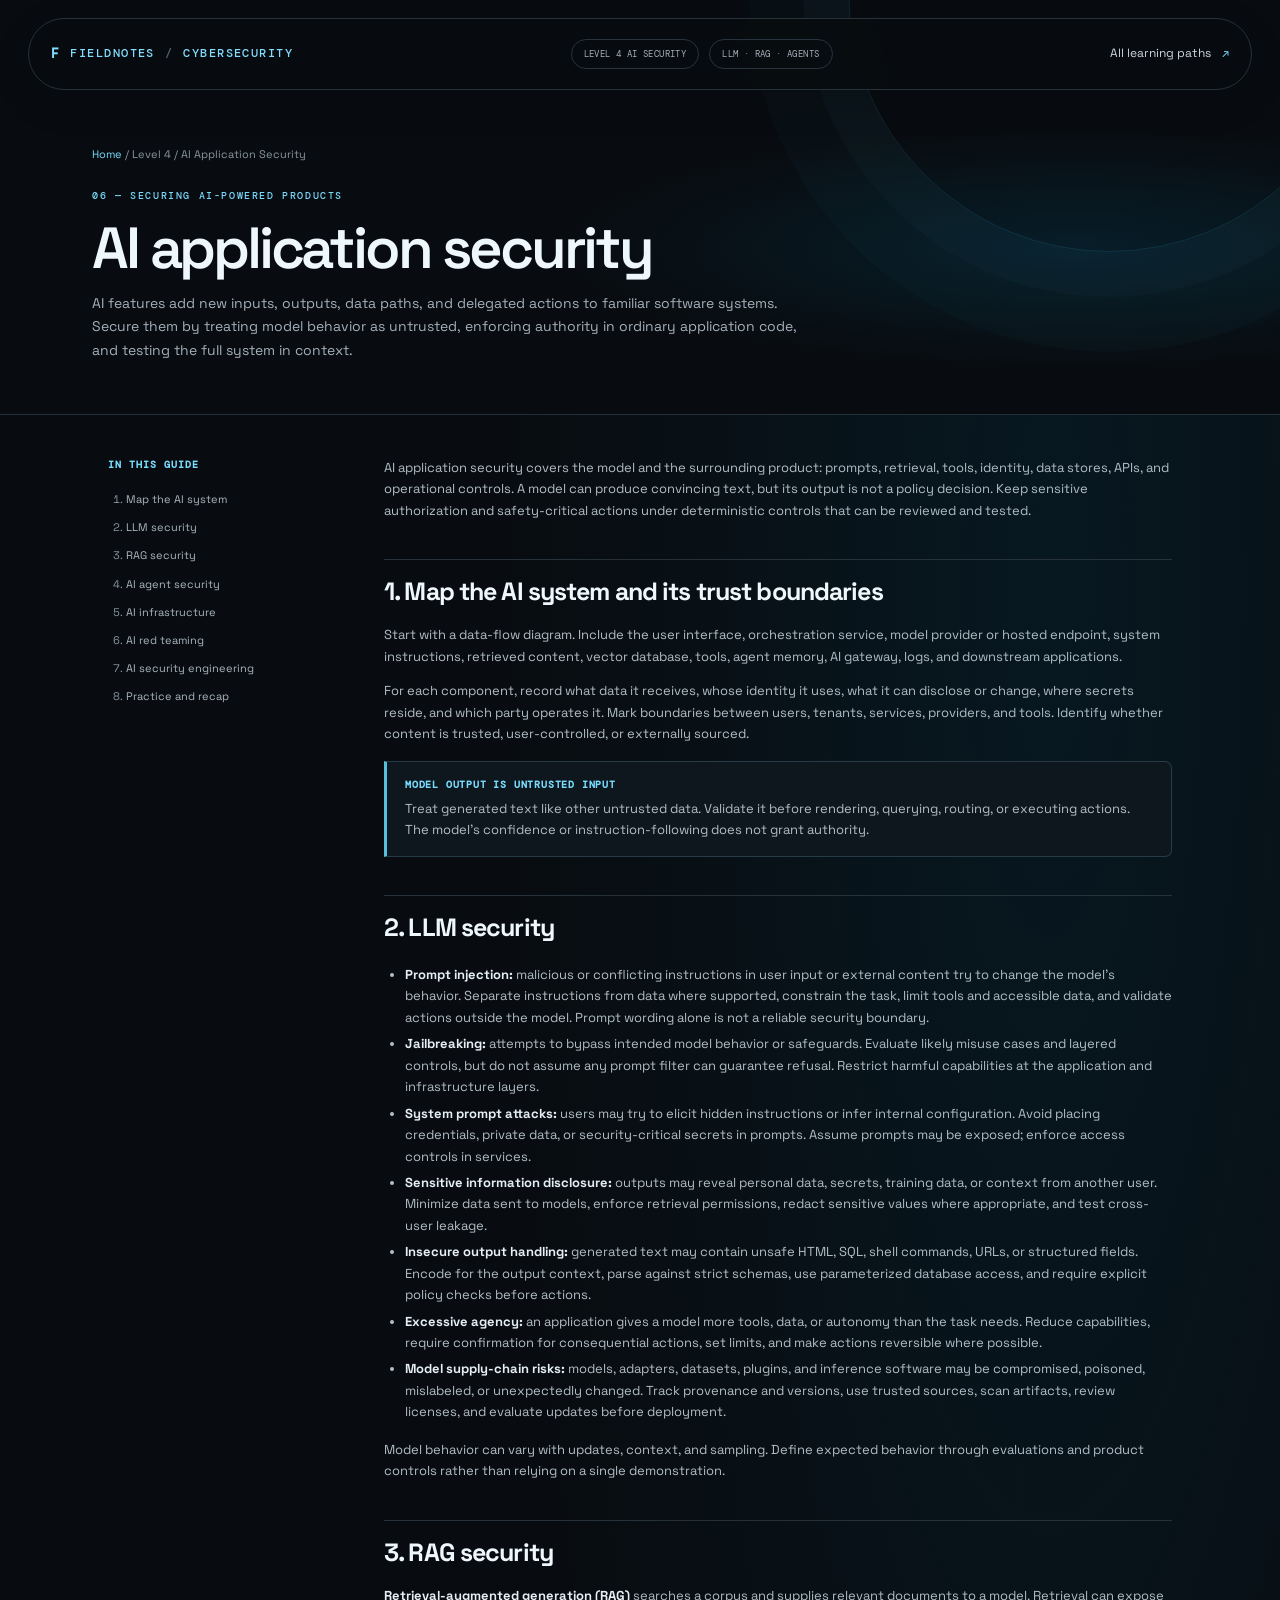
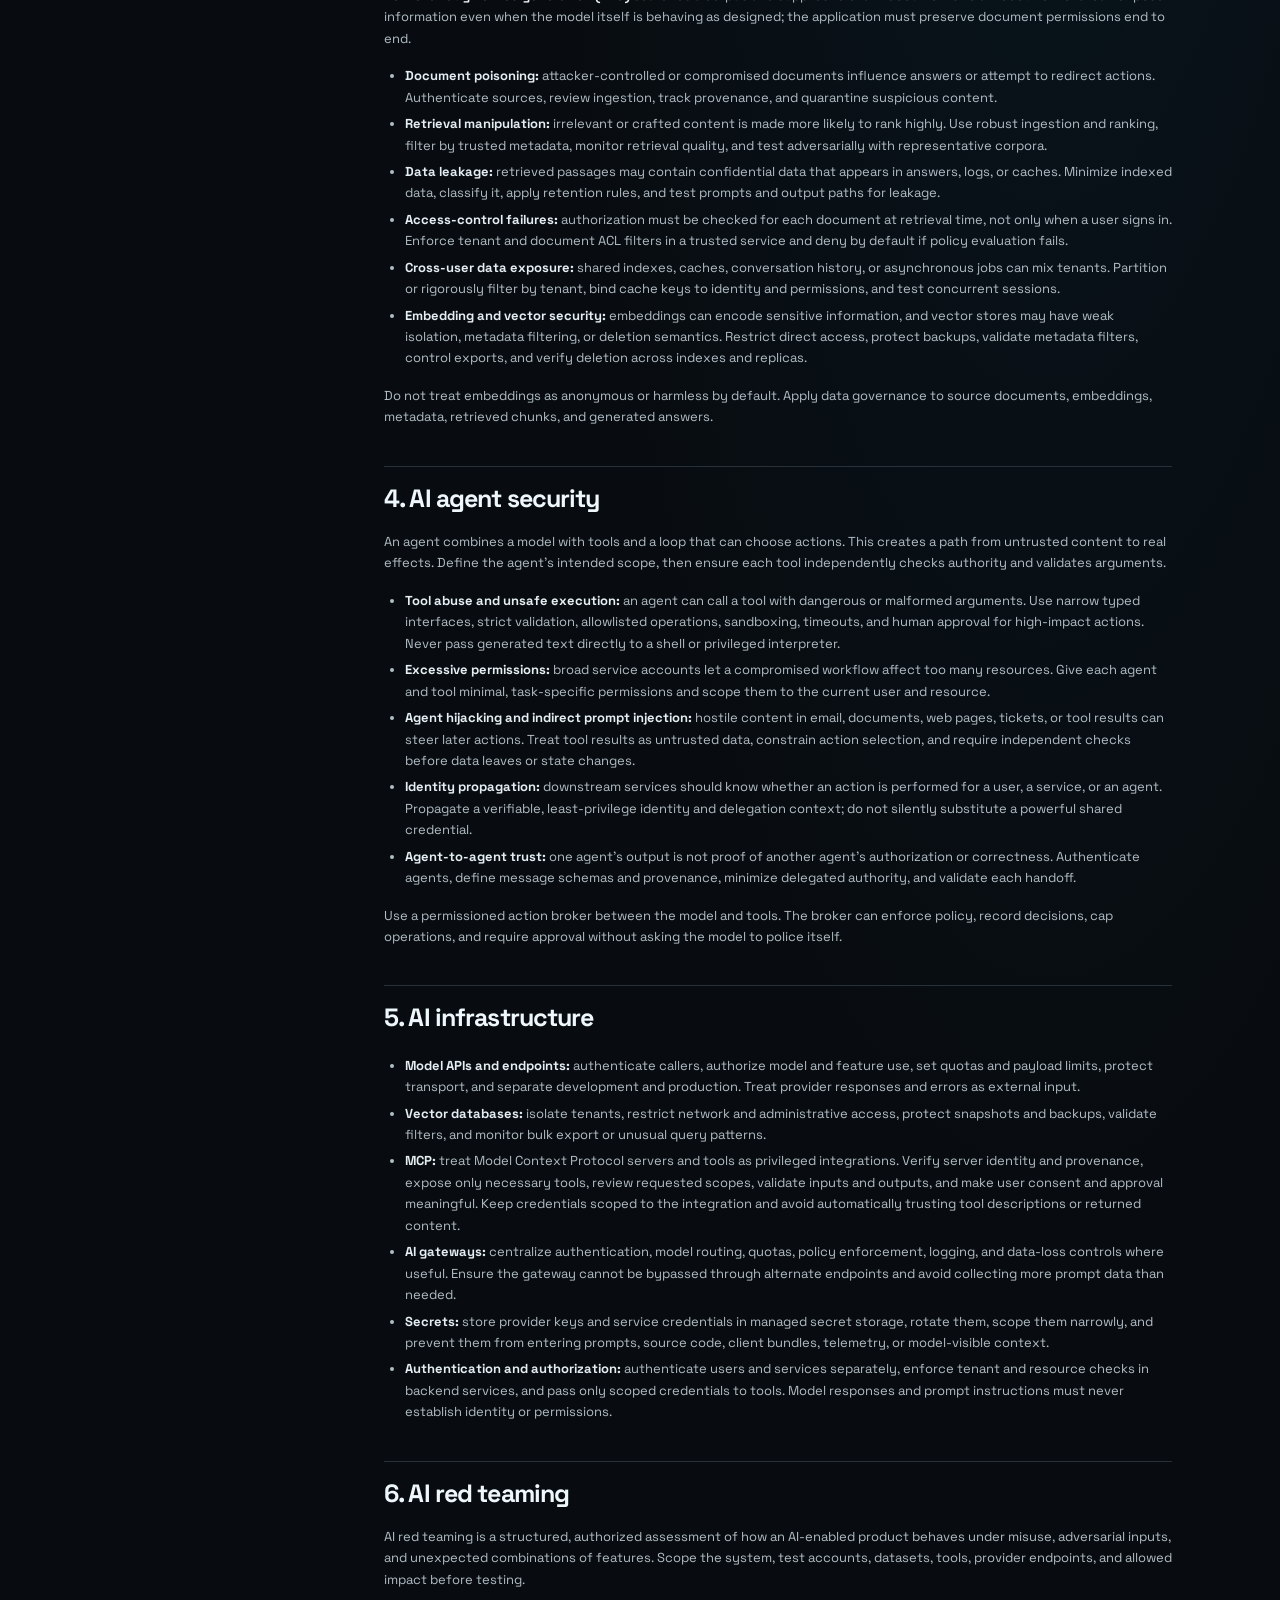
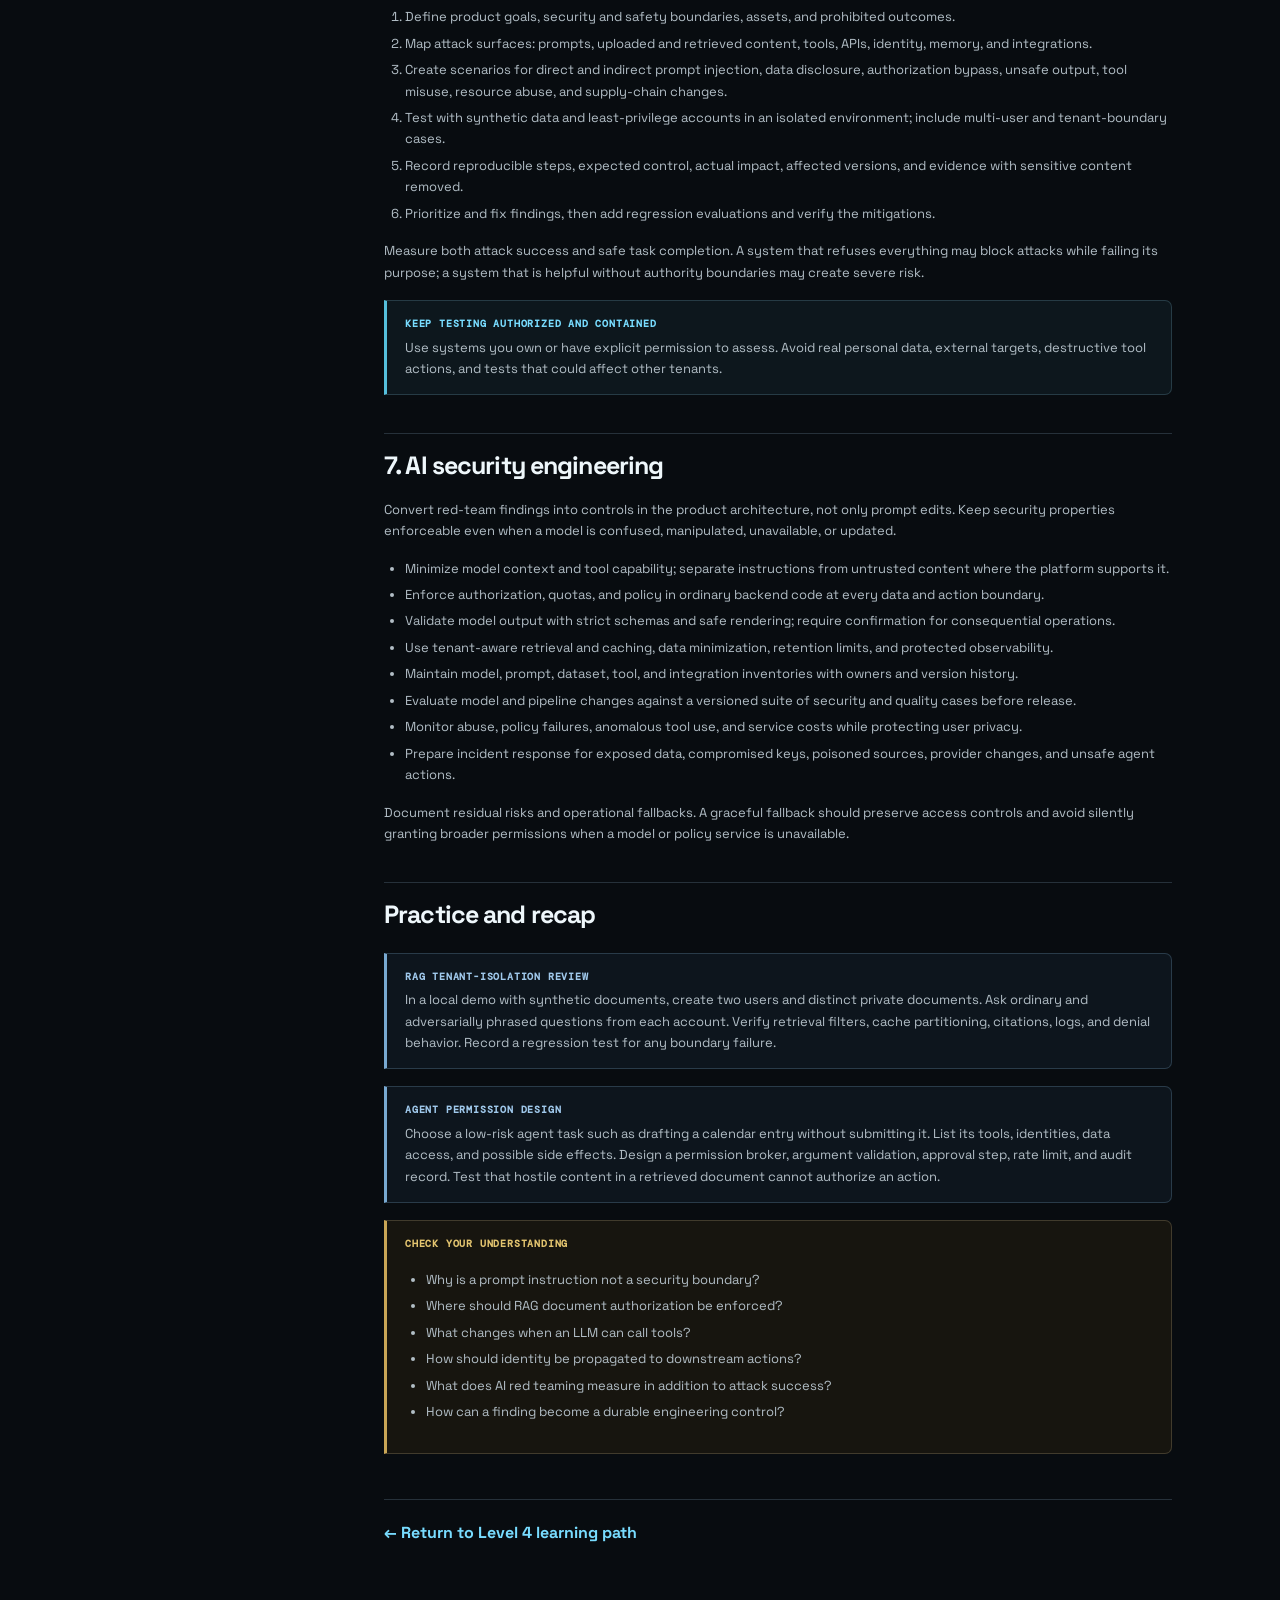
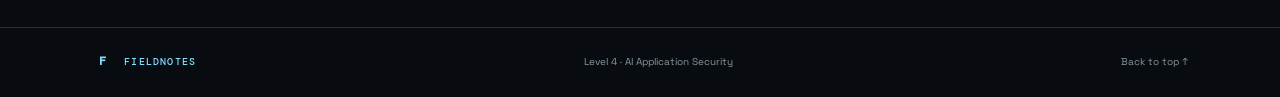
==== ai-application-security.html @ ed298655 "levels were updated" ====
<!doctype html>
<html lang="en">
<head>
  <meta charset="utf-8">
  <meta name="viewport" content="width=device-width, initial-scale=1">
  <meta name="description" content="A defensive guide to LLM, RAG, AI agent, and AI infrastructure security, including red teaming and security engineering.">
  <title>AI Application Security — Cybersecurity Foundations</title>
  <link rel="stylesheet" href="styles-v2.css">
</head>
<body id="top">
  <header class="site-header">
    <a class="brand" href="index.html"><span class="brand-mark">F</span> FIELDNOTES <span class="brand-divider">/</span> CYBERSECURITY</a>
    <div class="header-context"><span>LEVEL 4 AI SECURITY</span><span>LLM · RAG · AGENTS</span></div>
    <a class="header-link" href="index.html#curriculum">All learning paths <span aria-hidden="true">↗</span></a>
  </header>
  <main>
    <section class="guide-hero">
      <div class="breadcrumbs"><a href="index.html">Home</a> / Level 4 / AI Application Security</div>
      <p class="eyebrow">06 — SECURING AI-POWERED PRODUCTS</p>
      <h1>AI application security</h1>
      <p>AI features add new inputs, outputs, data paths, and delegated actions to familiar software systems. Secure them by treating model behavior as untrusted, enforcing authority in ordinary application code, and testing the full system in context.</p>
    </section>
    <div class="guide-layout">
      <nav class="guide-toc" aria-label="On this page">
        <h2>IN THIS GUIDE</h2>
        <ol>
          <li><a href="#system">Map the AI system</a></li><li><a href="#llm">LLM security</a></li>
          <li><a href="#rag">RAG security</a></li><li><a href="#agents">AI agent security</a></li>
          <li><a href="#infrastructure">AI infrastructure</a></li><li><a href="#redteam">AI red teaming</a></li>
          <li><a href="#engineering">AI security engineering</a></li><li><a href="#practice">Practice and recap</a></li>
        </ol>
      </nav>
      <article class="guide-content">
        <p>AI application security covers the model and the surrounding product: prompts, retrieval, tools, identity, data stores, APIs, and operational controls. A model can produce convincing text, but its output is not a policy decision. Keep sensitive authorization and safety-critical actions under deterministic controls that can be reviewed and tested.</p>

        <section id="system">
          <h2>1. Map the AI system and its trust boundaries</h2>
          <p>Start with a data-flow diagram. Include the user interface, orchestration service, model provider or hosted endpoint, system instructions, retrieved content, vector database, tools, agent memory, AI gateway, logs, and downstream applications.</p>
          <p>For each component, record what data it receives, whose identity it uses, what it can disclose or change, where secrets reside, and which party operates it. Mark boundaries between users, tenants, services, providers, and tools. Identify whether content is trusted, user-controlled, or externally sourced.</p>
          <div class="callout"><strong>MODEL OUTPUT IS UNTRUSTED INPUT</strong><p>Treat generated text like other untrusted data. Validate it before rendering, querying, routing, or executing actions. The model's confidence or instruction-following does not grant authority.</p></div>
        </section>

        <section id="llm">
          <h2>2. LLM security</h2>
          <ul>
            <li><strong>Prompt injection:</strong> malicious or conflicting instructions in user input or external content try to change the model's behavior. Separate instructions from data where supported, constrain the task, limit tools and accessible data, and validate actions outside the model. Prompt wording alone is not a reliable security boundary.</li>
            <li><strong>Jailbreaking:</strong> attempts to bypass intended model behavior or safeguards. Evaluate likely misuse cases and layered controls, but do not assume any prompt filter can guarantee refusal. Restrict harmful capabilities at the application and infrastructure layers.</li>
            <li><strong>System prompt attacks:</strong> users may try to elicit hidden instructions or infer internal configuration. Avoid placing credentials, private data, or security-critical secrets in prompts. Assume prompts may be exposed; enforce access controls in services.</li>
            <li><strong>Sensitive information disclosure:</strong> outputs may reveal personal data, secrets, training data, or context from another user. Minimize data sent to models, enforce retrieval permissions, redact sensitive values where appropriate, and test cross-user leakage.</li>
            <li><strong>Insecure output handling:</strong> generated text may contain unsafe HTML, SQL, shell commands, URLs, or structured fields. Encode for the output context, parse against strict schemas, use parameterized database access, and require explicit policy checks before actions.</li>
            <li><strong>Excessive agency:</strong> an application gives a model more tools, data, or autonomy than the task needs. Reduce capabilities, require confirmation for consequential actions, set limits, and make actions reversible where possible.</li>
            <li><strong>Model supply-chain risks:</strong> models, adapters, datasets, plugins, and inference software may be compromised, poisoned, mislabeled, or unexpectedly changed. Track provenance and versions, use trusted sources, scan artifacts, review licenses, and evaluate updates before deployment.</li>
          </ul>
          <p>Model behavior can vary with updates, context, and sampling. Define expected behavior through evaluations and product controls rather than relying on a single demonstration.</p>
        </section>

        <section id="rag">
          <h2>3. RAG security</h2>
          <p><strong>Retrieval-augmented generation (RAG)</strong> searches a corpus and supplies relevant documents to a model. Retrieval can expose information even when the model itself is behaving as designed; the application must preserve document permissions end to end.</p>
          <ul>
            <li><strong>Document poisoning:</strong> attacker-controlled or compromised documents influence answers or attempt to redirect actions. Authenticate sources, review ingestion, track provenance, and quarantine suspicious content.</li>
            <li><strong>Retrieval manipulation:</strong> irrelevant or crafted content is made more likely to rank highly. Use robust ingestion and ranking, filter by trusted metadata, monitor retrieval quality, and test adversarially with representative corpora.</li>
            <li><strong>Data leakage:</strong> retrieved passages may contain confidential data that appears in answers, logs, or caches. Minimize indexed data, classify it, apply retention rules, and test prompts and output paths for leakage.</li>
            <li><strong>Access-control failures:</strong> authorization must be checked for each document at retrieval time, not only when a user signs in. Enforce tenant and document ACL filters in a trusted service and deny by default if policy evaluation fails.</li>
            <li><strong>Cross-user data exposure:</strong> shared indexes, caches, conversation history, or asynchronous jobs can mix tenants. Partition or rigorously filter by tenant, bind cache keys to identity and permissions, and test concurrent sessions.</li>
            <li><strong>Embedding and vector security:</strong> embeddings can encode sensitive information, and vector stores may have weak isolation, metadata filtering, or deletion semantics. Restrict direct access, protect backups, validate metadata filters, control exports, and verify deletion across indexes and replicas.</li>
          </ul>
          <p>Do not treat embeddings as anonymous or harmless by default. Apply data governance to source documents, embeddings, metadata, retrieved chunks, and generated answers.</p>
        </section>

        <section id="agents">
          <h2>4. AI agent security</h2>
          <p>An agent combines a model with tools and a loop that can choose actions. This creates a path from untrusted content to real effects. Define the agent's intended scope, then ensure each tool independently checks authority and validates arguments.</p>
          <ul>
            <li><strong>Tool abuse and unsafe execution:</strong> an agent can call a tool with dangerous or malformed arguments. Use narrow typed interfaces, strict validation, allowlisted operations, sandboxing, timeouts, and human approval for high-impact actions. Never pass generated text directly to a shell or privileged interpreter.</li>
            <li><strong>Excessive permissions:</strong> broad service accounts let a compromised workflow affect too many resources. Give each agent and tool minimal, task-specific permissions and scope them to the current user and resource.</li>
            <li><strong>Agent hijacking and indirect prompt injection:</strong> hostile content in email, documents, web pages, tickets, or tool results can steer later actions. Treat tool results as untrusted data, constrain action selection, and require independent checks before data leaves or state changes.</li>
            <li><strong>Identity propagation:</strong> downstream services should know whether an action is performed for a user, a service, or an agent. Propagate a verifiable, least-privilege identity and delegation context; do not silently substitute a powerful shared credential.</li>
            <li><strong>Agent-to-agent trust:</strong> one agent's output is not proof of another agent's authorization or correctness. Authenticate agents, define message schemas and provenance, minimize delegated authority, and validate each handoff.</li>
          </ul>
          <p>Use a permissioned action broker between the model and tools. The broker can enforce policy, record decisions, cap operations, and require approval without asking the model to police itself.</p>
        </section>

        <section id="infrastructure">
          <h2>5. AI infrastructure</h2>
          <ul>
            <li><strong>Model APIs and endpoints:</strong> authenticate callers, authorize model and feature use, set quotas and payload limits, protect transport, and separate development and production. Treat provider responses and errors as external input.</li>
            <li><strong>Vector databases:</strong> isolate tenants, restrict network and administrative access, protect snapshots and backups, validate filters, and monitor bulk export or unusual query patterns.</li>
            <li><strong>MCP:</strong> treat Model Context Protocol servers and tools as privileged integrations. Verify server identity and provenance, expose only necessary tools, review requested scopes, validate inputs and outputs, and make user consent and approval meaningful. Keep credentials scoped to the integration and avoid automatically trusting tool descriptions or returned content.</li>
            <li><strong>AI gateways:</strong> centralize authentication, model routing, quotas, policy enforcement, logging, and data-loss controls where useful. Ensure the gateway cannot be bypassed through alternate endpoints and avoid collecting more prompt data than needed.</li>
            <li><strong>Secrets:</strong> store provider keys and service credentials in managed secret storage, rotate them, scope them narrowly, and prevent them from entering prompts, source code, client bundles, telemetry, or model-visible context.</li>
            <li><strong>Authentication and authorization:</strong> authenticate users and services separately, enforce tenant and resource checks in backend services, and pass only scoped credentials to tools. Model responses and prompt instructions must never establish identity or permissions.</li>
          </ul>
        </section>

        <section id="redteam">
          <h2>6. AI red teaming</h2>
          <p>AI red teaming is a structured, authorized assessment of how an AI-enabled product behaves under misuse, adversarial inputs, and unexpected combinations of features. Scope the system, test accounts, datasets, tools, provider endpoints, and allowed impact before testing.</p>
          <ol><li>Define product goals, security and safety boundaries, assets, and prohibited outcomes.</li><li>Map attack surfaces: prompts, uploaded and retrieved content, tools, APIs, identity, memory, and integrations.</li><li>Create scenarios for direct and indirect prompt injection, data disclosure, authorization bypass, unsafe output, tool misuse, resource abuse, and supply-chain changes.</li><li>Test with synthetic data and least-privilege accounts in an isolated environment; include multi-user and tenant-boundary cases.</li><li>Record reproducible steps, expected control, actual impact, affected versions, and evidence with sensitive content removed.</li><li>Prioritize and fix findings, then add regression evaluations and verify the mitigations.</li></ol>
          <p>Measure both attack success and safe task completion. A system that refuses everything may block attacks while failing its purpose; a system that is helpful without authority boundaries may create severe risk.</p>
          <div class="callout"><strong>KEEP TESTING AUTHORIZED AND CONTAINED</strong><p>Use systems you own or have explicit permission to assess. Avoid real personal data, external targets, destructive tool actions, and tests that could affect other tenants.</p></div>
        </section>

        <section id="engineering">
          <h2>7. AI security engineering</h2>
          <p>Convert red-team findings into controls in the product architecture, not only prompt edits. Keep security properties enforceable even when a model is confused, manipulated, unavailable, or updated.</p>
          <ul><li>Minimize model context and tool capability; separate instructions from untrusted content where the platform supports it.</li><li>Enforce authorization, quotas, and policy in ordinary backend code at every data and action boundary.</li><li>Validate model output with strict schemas and safe rendering; require confirmation for consequential operations.</li><li>Use tenant-aware retrieval and caching, data minimization, retention limits, and protected observability.</li><li>Maintain model, prompt, dataset, tool, and integration inventories with owners and version history.</li><li>Evaluate model and pipeline changes against a versioned suite of security and quality cases before release.</li><li>Monitor abuse, policy failures, anomalous tool use, and service costs while protecting user privacy.</li><li>Prepare incident response for exposed data, compromised keys, poisoned sources, provider changes, and unsafe agent actions.</li></ul>
          <p>Document residual risks and operational fallbacks. A graceful fallback should preserve access controls and avoid silently granting broader permissions when a model or policy service is unavailable.</p>
        </section>

        <section id="practice">
          <h2>Practice and recap</h2>
          <div class="lab"><strong>RAG TENANT-ISOLATION REVIEW</strong><p>In a local demo with synthetic documents, create two users and distinct private documents. Ask ordinary and adversarially phrased questions from each account. Verify retrieval filters, cache partitioning, citations, logs, and denial behavior. Record a regression test for any boundary failure.</p></div>
          <div class="lab"><strong>AGENT PERMISSION DESIGN</strong><p>Choose a low-risk agent task such as drafting a calendar entry without submitting it. List its tools, identities, data access, and possible side effects. Design a permission broker, argument validation, approval step, rate limit, and audit record. Test that hostile content in a retrieved document cannot authorize an action.</p></div>
          <div class="checkpoint"><strong>CHECK YOUR UNDERSTANDING</strong><ul><li>Why is a prompt instruction not a security boundary?</li><li>Where should RAG document authorization be enforced?</li><li>What changes when an LLM can call tools?</li><li>How should identity be propagated to downstream actions?</li><li>What does AI red teaming measure in addition to attack success?</li><li>How can a finding become a durable engineering control?</li></ul></div>
        </section>
        <div class="next-guide"><a href="index.html#level-4">← Return to Level 4 learning path</a></div>
      </article>
    </div>
  </main>
  <footer class="site-footer"><a class="brand" href="index.html"><span class="brand-mark">F</span> FIELDNOTES</a><span>Level 4 · AI Application Security</span><a href="#top">Back to top ↑</a></footer>
</body>
</html>
---- styles-v2.css ----
@import url("https://fonts.googleapis.com/css2?family=DM+Mono:wght@400;500&family=DM+Sans:wght@400;500;600;700&family=Space+Grotesk:wght@400;500;600;700&display=swap");

:root {
  color-scheme: light;
  --ink: #142033;
  --muted: #677489;
  --paper: #f5f6f3;
  --white: #fff;
  --navy: #101a2b;
  --teal: #8be0cb;
  --line: #e1e5e3;
  --mono: "DM Mono", "Courier New", monospace;
  --sans: "DM Sans", Arial, sans-serif;
  --display: "Space Grotesk", "DM Sans", sans-serif;
}

* { box-sizing: border-box; }
html { scroll-behavior: smooth; }
body { margin: 0; color: var(--ink); background: var(--paper); font-family: var(--sans); line-height: 1.65; }
a { color: inherit; }
.site-header { height: 76px; padding: 0 7.2%; display: flex; align-items: center; justify-content: space-between; background: var(--navy); color: #f2f5f3; }
.brand { display: inline-flex; align-items: center; gap: 10px; font-family: var(--mono); font-size: 12px; font-weight: 500; letter-spacing: .08em; text-decoration: none; }
.brand-mark { width: 27px; height: 27px; display: inline-grid; place-items: center; color: var(--navy); background: var(--teal); font-family: var(--display); font-size: 15px; font-weight: 700; }
.brand-divider { color: #758399; }
.header-link { color: #c4ced6; font-size: 13px; text-decoration: none; }
.header-link span { margin-left: 8px; color: var(--teal); }
.hero { position: relative; overflow: hidden; min-height: 480px; padding: 75px 10% 80px; display: flex; justify-content: space-between; align-items: center; gap: 36px; background: var(--navy); color: #f6f7f4; }
.hero-copy { position: relative; z-index: 1; max-width: 660px; }
.eyebrow { margin: 0 0 14px; color: #458d7f; font-family: var(--mono); font-size: 10px; font-weight: 500; letter-spacing: .16em; }
.hero .eyebrow { color: var(--teal); }
.status-dot { display: inline-block; width: 7px; height: 7px; margin: 0 8px 1px 0; border-radius: 50%; background: var(--teal); }
h1, h2, h3, p { margin-top: 0; }
h1 { margin-bottom: 18px; font-family: var(--display); font-size: clamp(44px, 6vw, 72px); font-weight: 600; letter-spacing: -.055em; line-height: 1.03; }
h1 span { color: var(--teal); }
.hero-description { max-width: 580px; margin-bottom: 28px; color: #c2cbd3; font-size: 15px; line-height: 1.8; }
.button { display: inline-flex; align-items: center; gap: 22px; padding: 12px 17px; color: var(--navy); background: var(--teal); font-size: 13px; font-weight: 700; text-decoration: none; }
.button span { font-size: 17px; }
.hero-note { z-index: 1; width: 230px; flex: 0 0 230px; padding: 20px; border: 1px solid #334052; background: #172337; }
.note-label, .card-kicker { color: #8e9cae; font-family: var(--mono); font-size: 9px; letter-spacing: .12em; }
.note-number { margin-top: 18px; color: var(--teal); font-family: var(--display); font-size: 49px; font-weight: 500; line-height: 1.1; }
.note-number span { color: #778397; font-family: var(--mono); font-size: 13px; }
.hero-note p { margin: 13px 0; color: #c3cbd5; font-size: 13px; line-height: 1.6; }
.hero-note p strong { color: white; }
.note-rule { border-top: 1px solid #354153; }
.hero-note .note-small { margin-bottom: 0; color: #8795a8; font-size: 10px; }
.note-small span { padding: 0 4px; color: var(--teal); }
.hero-grid { position: absolute; right: 0; bottom: 0; width: 38%; height: 100%; opacity: .2; background-image: linear-gradient(#344054 1px, transparent 1px), linear-gradient(90deg, #344054 1px, transparent 1px); background-size: 42px 42px; mask-image: linear-gradient(90deg, transparent, black); }
.intro-row { padding: 35px 10%; display: grid; grid-template-columns: 210px minmax(0, 700px); gap: 36px; align-items: start; border-bottom: 1px solid var(--line); background: #fff; }
.intro-row .eyebrow { margin: 5px 0 0; }
.intro-row > p:last-child { margin: 0; color: #576579; font-size: 14px; }
.section-wrap { max-width: 1280px; margin: 0 auto; padding: 70px 7.2% 85px; }
.section-heading { display: flex; justify-content: space-between; align-items: end; gap: 30px; margin-bottom: 30px; }
.section-heading h2, .practice-band h2 { margin: 0; font-family: var(--display); font-size: clamp(26px, 3vw, 36px); letter-spacing: -.04em; line-height: 1.2; }
.section-heading > p { max-width: 300px; margin-bottom: 3px; color: var(--muted); font-size: 12px; }
.path-grid { display: grid; grid-template-columns: repeat(3, minmax(0, 1fr)); gap: 17px; }
.path-card { display: flex; flex-direction: column; min-height: 370px; padding: 22px; border: 1px solid var(--line); background: var(--white); }
.card-top { display: flex; justify-content: space-between; align-items: center; margin-bottom: 27px; }
.card-index { color: #508f83; font-family: var(--mono); font-size: 11px; }
.card-symbol { color: #6f7c8d; font-size: 20px; }
.path-card .card-kicker { margin-bottom: 7px; color: #718092; }
.path-card h3 { margin-bottom: 8px; font-family: var(--display); font-size: 24px; letter-spacing: -.035em; }
.path-card > p:not(.card-kicker) { min-height: 62px; margin-bottom: 16px; color: var(--muted); font-size: 12px; line-height: 1.7; }
.topic-list { display: grid; grid-template-columns: 1fr 1fr; gap: 7px 10px; margin: 0 0 20px; padding: 0; list-style: none; }
.topic-list li { color: #48566a; font-size: 10px; }
.topic-list li::before { content: "—"; margin-right: 6px; color: #4f9b8c; }
.text-link { margin-top: auto; padding-top: 13px; border-top: 1px solid var(--line); color: #186958; font-size: 11px; font-weight: 700; text-decoration: none; }
.text-link span { margin-left: 5px; }
.text-link:hover, .header-link:hover, .site-footer a:hover { text-decoration: underline; }
.practice-band { margin: 0 7.2% 70px; padding: 25px 30px; display: grid; grid-template-columns: 42px 1fr; gap: 18px; background: #e8efeb; }
.practice-icon { width: 33px; height: 33px; display: grid; place-items: center; border: 1px solid #70a395; color: #327967; font-family: var(--mono); font-size: 15px; }
.practice-band .eyebrow { margin-bottom: 5px; }
.practice-band h2 { font-size: 19px; }
.practice-band p:last-child { max-width: 740px; margin: 8px 0 0; color: #596a67; font-size: 12px; }
.site-footer { min-height: 70px; padding: 16px 7.2%; display: flex; align-items: center; justify-content: space-between; gap: 15px; border-top: 1px solid var(--line); color: #667387; font-size: 10px; }
.site-footer .brand { color: var(--ink); font-size: 10px; }
.site-footer .brand-mark { width: 22px; height: 22px; font-size: 12px; }
.site-footer > a:last-child { text-decoration: none; }

.guide-hero { padding: 55px max(7.2%, calc((100% - 1120px) / 2)) 48px; background: var(--navy); color: white; }
.breadcrumbs { margin-bottom: 25px; color: #9eacbd; font-size: 11px; }
.breadcrumbs a { color: var(--teal); text-decoration: none; }
.guide-hero h1 { max-width: 760px; margin-bottom: 14px; font-size: clamp(38px, 5vw, 58px); }
.guide-hero > p:last-child { max-width: 720px; margin: 0; color: #c2cbd3; font-size: 14px; }
.guide-layout { max-width: 1120px; margin: 0 auto; padding: 42px 28px 80px; display: grid; grid-template-columns: 220px minmax(0, 1fr); gap: 60px; }
.guide-toc { position: sticky; top: 24px; align-self: start; }
.guide-toc h2 { margin: 0 0 12px; color: #668377; font-family: var(--mono); font-size: 10px; letter-spacing: .1em; }
.guide-toc ol { margin: 0; padding: 0 0 0 18px; color: #829092; }
.guide-toc li { padding: 5px 0; font-size: 11px; }
.guide-toc a { color: #526175; text-decoration: none; }
.guide-toc a:hover { color: #1d7563; text-decoration: underline; }
.guide-content > p { color: #536176; font-size: 14px; }
.guide-content h2 { margin: 38px 0 12px; padding-top: 11px; border-top: 1px solid var(--line); font-family: var(--display); font-size: 25px; letter-spacing: -.035em; }
.guide-content h3 { margin: 21px 0 7px; font-family: var(--display); font-size: 17px; }
.guide-content p, .guide-content li { color: #536176; font-size: 13px; }
.guide-content ul, .guide-content ol { padding-left: 21px; }
.guide-content li { margin: 5px 0; }
.guide-content strong { color: #243449; }
.guide-content code { padding: 2px 5px; background: #e9eeeb; color: #256552; font-family: var(--mono); font-size: 11px; }
.callout, .lab, .checkpoint { margin: 17px 0; padding: 15px 18px; border-left: 3px solid #60a992; background: #eaf1ed; }
.callout p, .lab p, .checkpoint p { margin: 0; }
.callout strong, .lab strong, .checkpoint strong { display: block; margin-bottom: 4px; color: #276c5b; font-family: var(--mono); font-size: 10px; letter-spacing: .08em; }
.lab { border-color: #7a98b4; background: #edf1f5; }
.lab strong { color: #496a8a; }
.checkpoint { border-color: #c9a656; background: #f4f0e5; }
.checkpoint strong { color: #856b2e; }
.guide-content pre { overflow-x: auto; margin: 12px 0; padding: 13px 16px; background: #172337; color: #d6e5de; font-family: var(--mono); font-size: 11px; line-height: 1.7; }
.guide-content pre code { padding: 0; background: transparent; color: inherit; }
.next-guide { margin-top: 45px; padding-top: 20px; border-top: 1px solid var(--line); }
.next-guide a { color: #176a58; font-weight: 700; text-decoration: none; }

@media (max-width: 760px) {
  .site-header { height: 64px; padding: 0 6%; }
  .header-link { font-size: 11px; }
  .hero { min-height: 0; padding: 55px 7% 48px; flex-direction: column; align-items: stretch; }
  .hero-note { width: 100%; flex-basis: auto; }
  .hero-grid { width: 75%; }
  .intro-row { padding: 26px 7%; grid-template-columns: 1fr; gap: 8px; }
  .section-wrap { padding: 48px 6% 55px; }
  .section-heading { align-items: start; flex-direction: column; gap: 10px; }
  .path-grid { grid-template-columns: 1fr; }
  .path-card { min-height: 0; }
  .path-card > p:not(.card-kicker) { min-height: 0; }
  .practice-band { margin: 0 6% 45px; padding: 20px; }
  .site-footer { padding: 16px 6%; flex-wrap: wrap; }
  .guide-hero { padding: 38px 7% 35px; }
  .guide-layout { padding: 30px 7% 55px; grid-template-columns: 1fr; gap: 25px; }
  .guide-toc { position: static; }
  .guide-toc ol { display: grid; grid-template-columns: 1fr 1fr; column-gap: 16px; }
}

@media (prefers-reduced-motion: reduce) {
  html { scroll-behavior: auto; }
}

/* Match the dark, cyan-accented visual language of the portfolio site. */
:root {
  color-scheme: dark;
  --ink: #eef7fb;
  --muted: #9ba9b5;
  --paper: #080c10;
  --white: #0c1218;
  --navy: #080c10;
  --teal: #78dcff;
  --line: #26313a;
}

body {
  background:
    radial-gradient(ellipse at 82% 12%, rgba(0, 107, 151, .12), transparent 34rem),
    var(--paper);
  color: var(--ink);
  font-family: var(--display);
}

.site-header {
  position: sticky;
  z-index: 5;
  top: 14px;
  width: min(1440px, calc(100% - 56px));
  height: 72px;
  margin: 18px auto 0;
  padding: 0 22px;
  border: 1px solid #26313a;
  border-radius: 999px;
  background: rgba(8, 12, 16, .92);
  box-shadow: 0 12px 36px rgba(0, 0, 0, .16);
  backdrop-filter: blur(18px);
}

.brand { color: #83ddff; font-size: 12px; letter-spacing: .12em; }
.brand-mark {
  width: auto;
  height: auto;
  color: inherit;
  background: transparent;
  font-family: var(--mono);
  font-size: 13px;
}
.brand-divider { color: #566470; }
.header-context { display: flex; align-items: center; gap: 10px; }
.header-context span {
  padding: 7px 12px;
  border: 1px solid #28333d;
  border-radius: 999px;
  color: #a4b0ba;
  font-family: var(--mono);
  font-size: 9px;
  letter-spacing: .045em;
  white-space: nowrap;
}
.header-link { color: #d0d8de; font-size: 12px; }

.hero {
  min-height: 490px;
  margin-top: -90px;
  padding: 155px max(9%, calc((100% - 1220px) / 2)) 75px;
  background:
    radial-gradient(ellipse at 78% 68%, rgba(0, 133, 191, .17), transparent 33%),
    linear-gradient(115deg, #080c10 48%, #09121a);
}
.hero::after {
  position: absolute;
  top: 7%;
  right: -9%;
  width: 54vw;
  height: 54vw;
  max-width: 710px;
  max-height: 710px;
  border: 1px solid rgba(75, 194, 239, .18);
  border-radius: 50%;
  box-shadow: 0 0 0 48px rgba(75, 194, 239, .025), 0 0 0 110px rgba(75, 194, 239, .02), inset 0 0 90px rgba(0, 144, 201, .08);
  content: "";
  pointer-events: none;
}
.hero-copy { max-width: 680px; }
.hero .eyebrow, .eyebrow { color: #7ad9fa; }
h1 { font-weight: 600; }
.hero-description { color: #a4b0ba; }
.button {
  border: 1px solid rgba(120, 220, 255, .5);
  border-radius: 4px;
  color: #071016;
  background: var(--teal);
  transition: background .2s ease, transform .2s ease;
}
.button:hover { transform: translateY(-2px); background: #a2eaff; }
.hero-note {
  border: 1px solid #2b3a45;
  border-radius: 10px;
  background: rgba(12, 20, 27, .88);
}
.hero-grid {
  width: 44%;
  opacity: .25;
  background-image: linear-gradient(rgba(72, 145, 174, .22) 1px, transparent 1px), linear-gradient(90deg, rgba(72, 145, 174, .22) 1px, transparent 1px);
  mask-image: linear-gradient(90deg, transparent, black);
}
.intro-row { border-color: var(--line); background: transparent; }
.intro-row > p:last-child, .section-heading > p { color: #a4b0ba; }
.path-card {
  border-color: #26313a;
  border-radius: 10px;
  background: linear-gradient(145deg, rgba(15, 22, 29, .96), rgba(9, 14, 19, .96));
  transition: border-color .2s ease, transform .2s ease, background .2s ease;
}
.path-card:hover { transform: translateY(-4px); border-color: #4a9dbb; background: #0d171e; }
.path-card .card-kicker { color: #8295a2; }
.card-index, .topic-list li::before { color: var(--teal); }
.card-symbol { color: #8295a2; }
.path-card > p:not(.card-kicker), .topic-list li { color: #a4b0ba; }
.text-link { border-color: var(--line); color: var(--teal); }
.practice-band { border: 1px solid #263942; border-radius: 10px; background: #0c151b; }
.practice-icon { border-color: #39809a; color: var(--teal); }
.practice-band p:last-child { color: #a4b0ba; }
.site-footer { border-color: var(--line); color: #8796a1; }
.site-footer .brand { color: #83ddff; }

.guide-hero {
  position: relative;
  overflow: hidden;
  margin-top: -90px;
  padding: 145px max(7.2%, calc((100% - 1120px) / 2)) 52px;
  border-bottom: 1px solid #25313a;
  background:
    radial-gradient(ellipse at 84% 60%, rgba(0, 129, 183, .15), transparent 34%),
    #080c10;
}
.guide-hero::after {
  position: absolute;
  top: -270px;
  right: -90px;
  width: 520px;
  height: 520px;
  border: 1px solid rgba(75, 194, 239, .14);
  border-radius: 50%;
  box-shadow: 0 0 0 45px rgba(75, 194, 239, .025), 0 0 0 100px rgba(75, 194, 239, .018);
  content: "";
  pointer-events: none;
}
.guide-hero > * { position: relative; z-index: 1; }
.guide-hero h1 { color: #eef7fb; }
.guide-hero > p:last-child { color: #a4b0ba; }
.breadcrumbs { color: #8796a1; }
.guide-layout { gap: 56px; }
.guide-toc h2 { color: var(--teal); }
.guide-toc ol { color: #8796a1; }
.guide-toc a { color: #aab6bf; }
.guide-toc a:hover { color: var(--teal); }
.guide-content > p, .guide-content p, .guide-content li { color: #b2bec6; }
.guide-content h2 { border-color: var(--line); color: #eef7fb; }
.guide-content h3, .guide-content strong { color: #e4eef3; }
.guide-content code { background: #14212a; color: #8be2ff; }
.callout, .lab, .checkpoint {
  border: 1px solid #263b45;
  border-left: 3px solid #55bfdc;
  border-radius: 0 7px 7px 0;
  background: #0d171d;
}
.callout strong, .lab strong, .checkpoint strong { color: var(--teal); }
.lab { border-color: #293b49; border-left-color: #78a9d1; background: #0d151d; }
.lab strong { color: #9fc8eb; }
.checkpoint { border-color: #413b2c; border-left-color: #c9a656; background: #17150f; }
.checkpoint strong { color: #e3c46f; }
.guide-content pre { border: 1px solid #273944; border-radius: 7px; background: #0c151c; }
.next-guide { border-color: var(--line); }
.next-guide a { color: var(--teal); }

@media (max-width: 760px) {
  .site-header {
    top: 8px;
    width: calc(100% - 24px);
    height: 60px;
    margin-top: 10px;
    padding: 0 14px;
  }
  .brand { gap: 6px; font-size: 10px; }
  .header-context { display: none; }
  .header-link { font-size: 10px; }
  .hero { margin-top: -70px; padding: 125px 7% 48px; }
  .hero::after { top: 20%; right: -40%; width: 90vw; height: 90vw; }
  .guide-hero { margin-top: -70px; padding: 120px 7% 35px; }
  .guide-hero::after { right: -330px; }
  .intro-row { background: transparent; }
  .path-grid { grid-template-columns: 1fr; }
  .practice-band { background: #0c151b; }
}

@media (prefers-reduced-motion: reduce) {
  .button, .path-card { transition: none; }
  .button:hover, .path-card:hover { transform: none; }
}

a:focus-visible { outline: 2px solid var(--teal); outline-offset: 4px; }
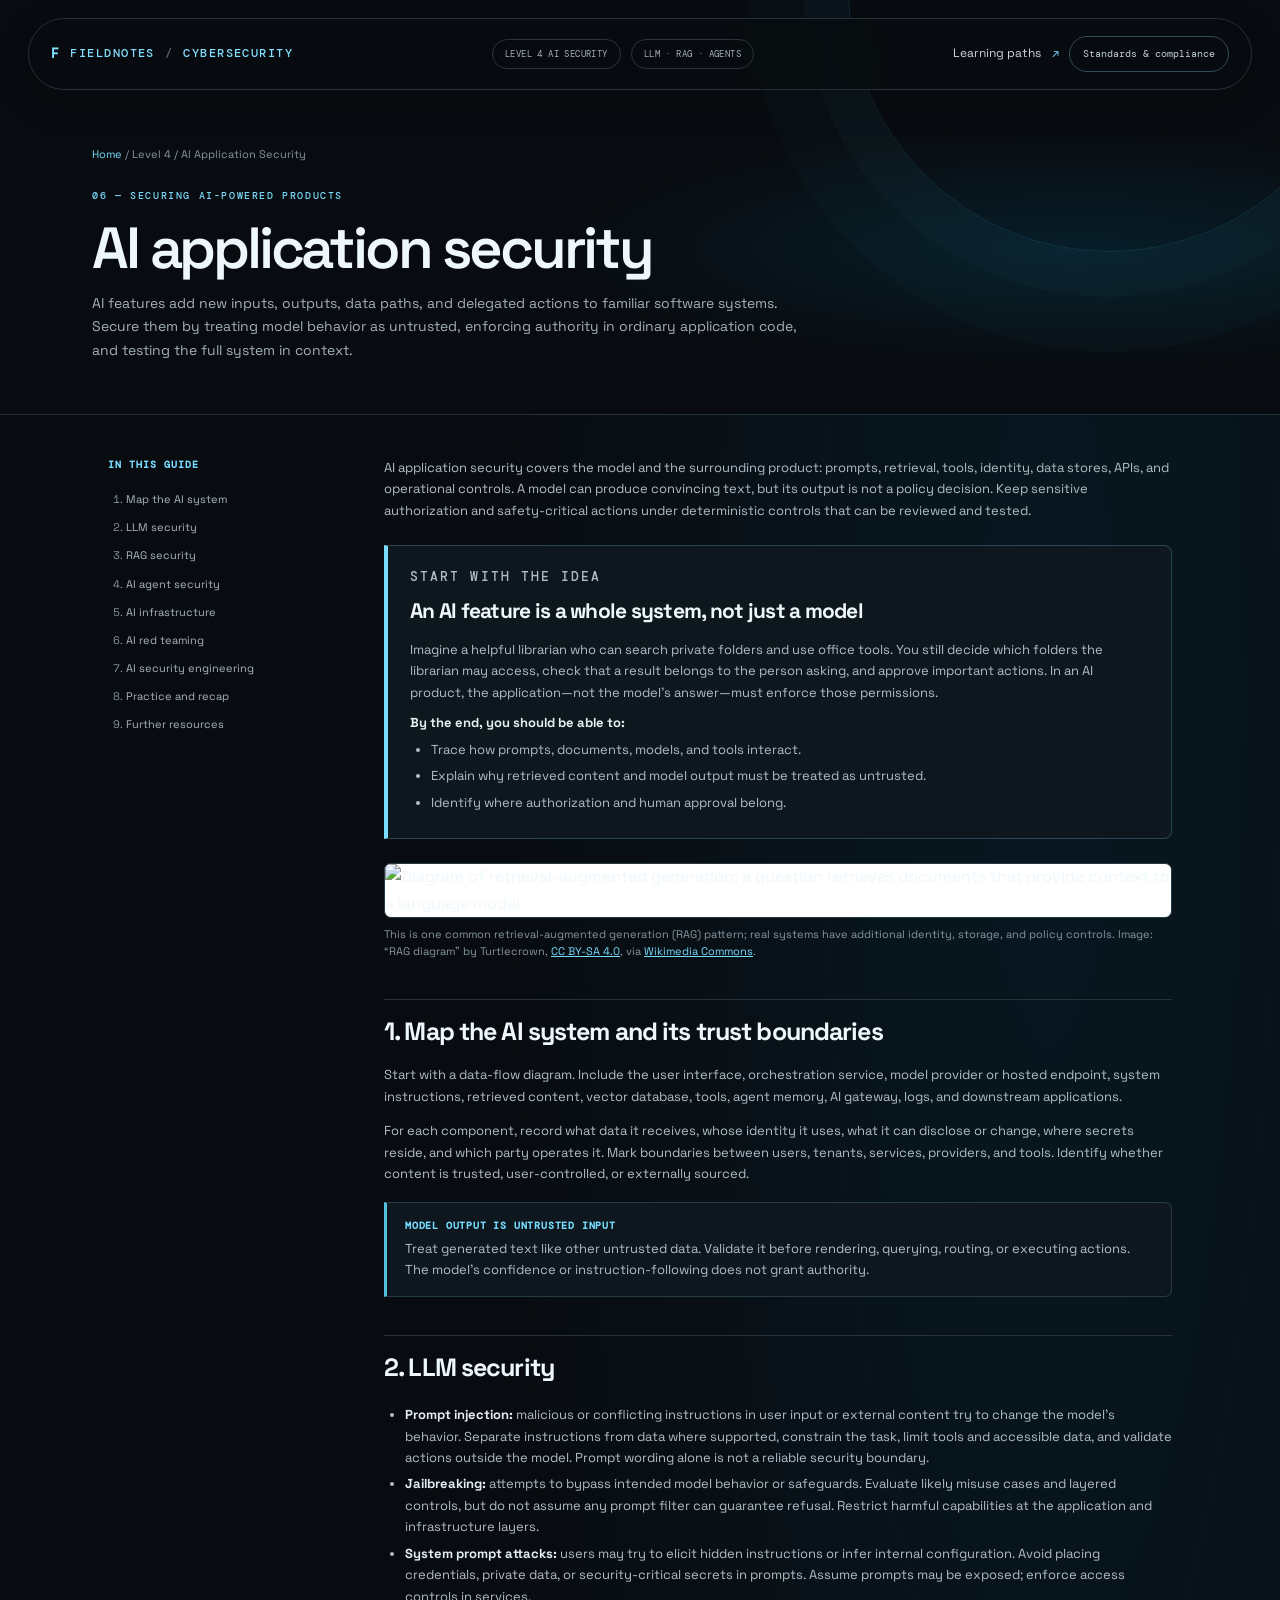
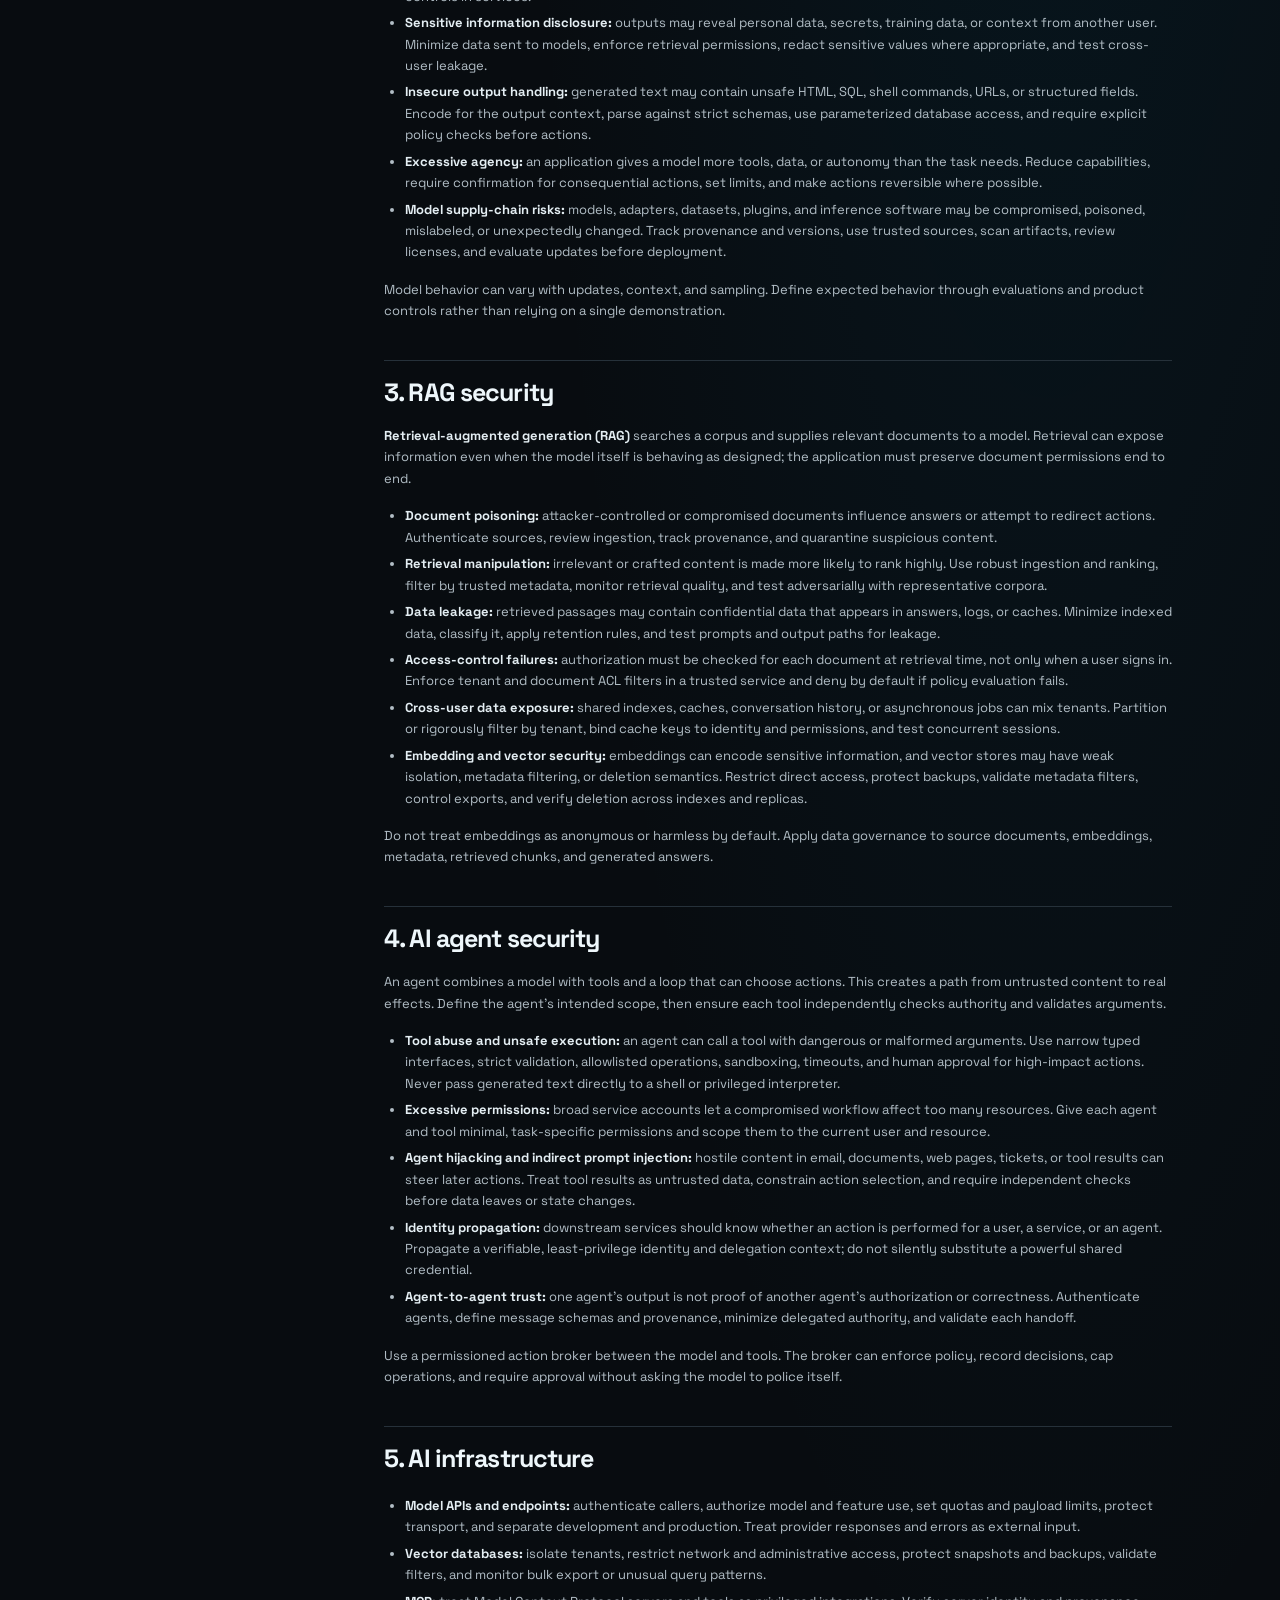
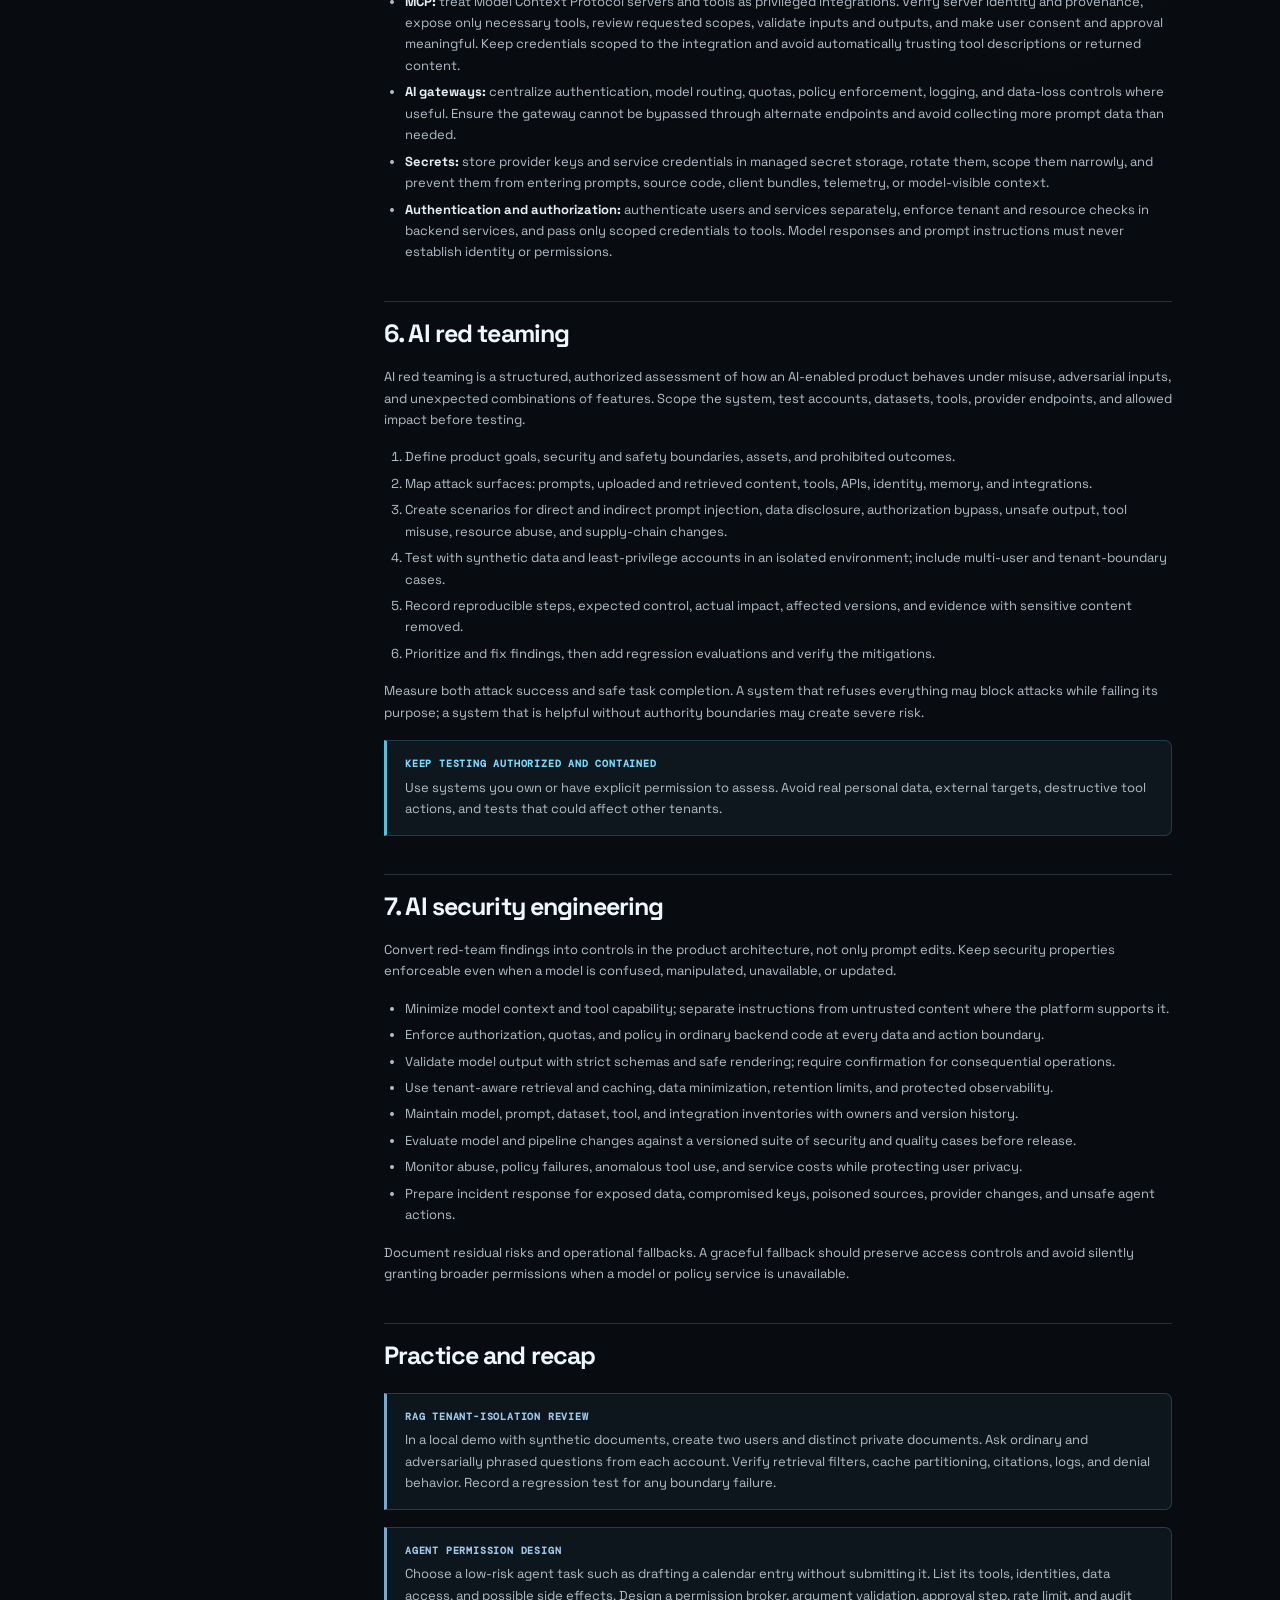
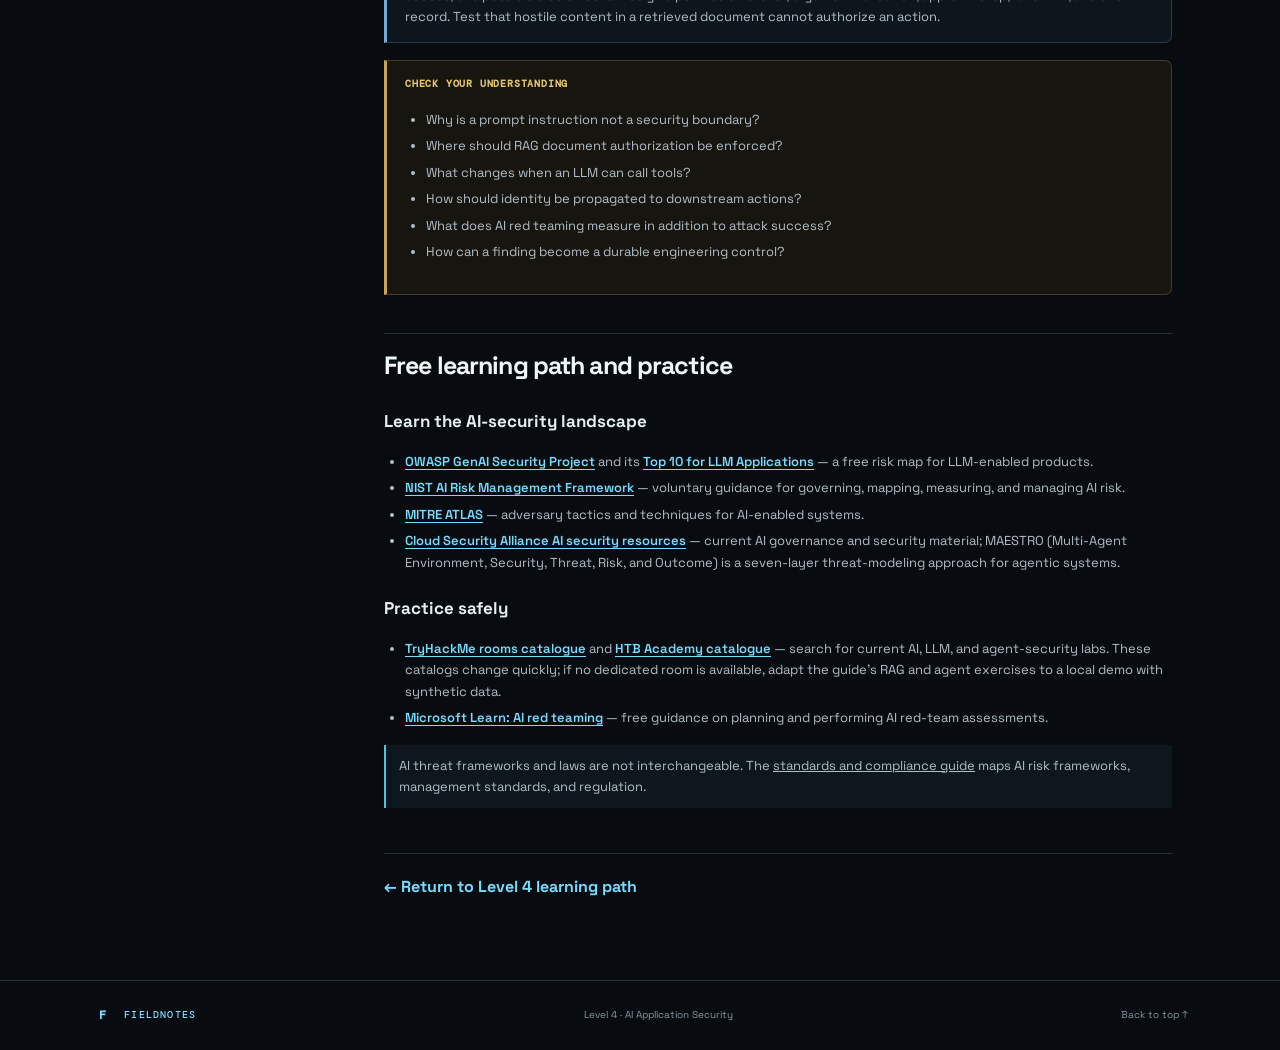
==== commit 2fd411a5: "Expand learning paths with compliance and mobile security Co-authored-by: Copilot <223556219+Copilot" ====
--- a/ai-application-security.html
+++ b/ai-application-security.html
@@ -5,13 +5,16 @@
   <meta name="viewport" content="width=device-width, initial-scale=1">
   <meta name="description" content="A defensive guide to LLM, RAG, AI agent, and AI infrastructure security, including red teaming and security engineering.">
   <title>AI Application Security — Cybersecurity Foundations</title>
-  <link rel="stylesheet" href="styles-v2.css">
+  <link rel="stylesheet" href="styles-v2.css?v=20261004-4">
 </head>
 <body id="top">
   <header class="site-header">
-    <a class="brand" href="index.html"><span class="brand-mark">F</span> FIELDNOTES <span class="brand-divider">/</span> CYBERSECURITY</a>
+    <a class="brand" href="index.html"><span class="brand-mark">F</span> FIELDNOTES <span class="brand-divider">/</span> <span class="brand-name">CYBERSECURITY</span></a>
     <div class="header-context"><span>LEVEL 4 AI SECURITY</span><span>LLM · RAG · AGENTS</span></div>
-    <a class="header-link" href="index.html#curriculum">All learning paths <span aria-hidden="true">↗</span></a>
+    <nav class="header-nav" aria-label="Main navigation">
+      <a class="header-link" href="index.html#curriculum">Learning paths <span aria-hidden="true">↗</span></a>
+      <a class="standards-tab" href="compliance.html" aria-label="Standards and compliance"><span class="standards-full-label">Standards &amp; compliance</span><span class="standards-short-label">Standards</span></a>
+    </nav>
   </header>
   <main>
     <section class="guide-hero">
@@ -27,11 +30,22 @@
           <li><a href="#system">Map the AI system</a></li><li><a href="#llm">LLM security</a></li>
           <li><a href="#rag">RAG security</a></li><li><a href="#agents">AI agent security</a></li>
           <li><a href="#infrastructure">AI infrastructure</a></li><li><a href="#redteam">AI red teaming</a></li>
-          <li><a href="#engineering">AI security engineering</a></li><li><a href="#practice">Practice and recap</a></li>
+          <li><a href="#engineering">AI security engineering</a></li><li><a href="#practice">Practice and recap</a></li><li><a href="#resources">Further resources</a></li>
         </ol>
       </nav>
       <article class="guide-content">
         <p>AI application security covers the model and the surrounding product: prompts, retrieval, tools, identity, data stores, APIs, and operational controls. A model can produce convincing text, but its output is not a policy decision. Keep sensitive authorization and safety-critical actions under deterministic controls that can be reviewed and tested.</p>
+        <aside class="beginner-guide" aria-labelledby="ai-security-simple">
+          <p class="eyebrow">START WITH THE IDEA</p>
+          <h2 id="ai-security-simple">An AI feature is a whole system, not just a model</h2>
+          <p>Imagine a helpful librarian who can search private folders and use office tools. You still decide which folders the librarian may access, check that a result belongs to the person asking, and approve important actions. In an AI product, the application—not the model's answer—must enforce those permissions.</p>
+          <p><strong>By the end, you should be able to:</strong></p>
+          <ul class="learning-goals"><li>Trace how prompts, documents, models, and tools interact.</li><li>Explain why retrieved content and model output must be treated as untrusted.</li><li>Identify where authorization and human approval belong.</li></ul>
+        </aside>
+        <figure class="guide-illustration">
+          <img src="https://thumb.wikimedia.org/wikipedia/commons/thumb/1/14/RAG_diagram.svg/960px-RAG_diagram.svg.png" alt="Diagram of retrieval-augmented generation: a question retrieves documents that provide context to a language model" loading="lazy" decoding="async">
+          <figcaption>This is one common retrieval-augmented generation (RAG) pattern; real systems have additional identity, storage, and policy controls. Image: “RAG diagram” by Turtlecrown, <a href="https://creativecommons.org/licenses/by-sa/4.0/" target="_blank" rel="noopener noreferrer">CC BY-SA 4.0</a>, via <a href="https://commons.wikimedia.org/wiki/File:RAG_diagram.svg" target="_blank" rel="noopener noreferrer">Wikimedia Commons</a>.</figcaption>
+        </figure>
 
         <section id="system">
           <h2>1. Map the AI system and its trust boundaries</h2>
@@ -114,6 +128,22 @@
           <div class="lab"><strong>AGENT PERMISSION DESIGN</strong><p>Choose a low-risk agent task such as drafting a calendar entry without submitting it. List its tools, identities, data access, and possible side effects. Design a permission broker, argument validation, approval step, rate limit, and audit record. Test that hostile content in a retrieved document cannot authorize an action.</p></div>
           <div class="checkpoint"><strong>CHECK YOUR UNDERSTANDING</strong><ul><li>Why is a prompt instruction not a security boundary?</li><li>Where should RAG document authorization be enforced?</li><li>What changes when an LLM can call tools?</li><li>How should identity be propagated to downstream actions?</li><li>What does AI red teaming measure in addition to attack success?</li><li>How can a finding become a durable engineering control?</li></ul></div>
         </section>
+        <section id="resources">
+          <h2>Free learning path and practice</h2>
+          <h3>Learn the AI-security landscape</h3>
+          <ul class="resource-list">
+            <li><a href="https://genai.owasp.org/" target="_blank" rel="noopener noreferrer">OWASP GenAI Security Project</a> and its <a href="https://genai.owasp.org/llm-top-10/" target="_blank" rel="noopener noreferrer">Top 10 for LLM Applications</a> — a free risk map for LLM-enabled products.</li>
+            <li><a href="https://www.nist.gov/itl/ai-risk-management-framework" target="_blank" rel="noopener noreferrer">NIST AI Risk Management Framework</a> — voluntary guidance for governing, mapping, measuring, and managing AI risk.</li>
+            <li><a href="https://atlas.mitre.org/" target="_blank" rel="noopener noreferrer">MITRE ATLAS</a> — adversary tactics and techniques for AI-enabled systems.</li>
+            <li><a href="https://cloudsecurityalliance.org/csai-foundation" target="_blank" rel="noopener noreferrer">Cloud Security Alliance AI security resources</a> — current AI governance and security material; MAESTRO (Multi-Agent Environment, Security, Threat, Risk, and Outcome) is a seven-layer threat-modeling approach for agentic systems.</li>
+          </ul>
+          <h3>Practice safely</h3>
+          <ul class="resource-list">
+            <li><a href="https://tryhackme.com/hacktivities" target="_blank" rel="noopener noreferrer">TryHackMe rooms catalogue</a> and <a href="https://academy.hackthebox.com/catalogue" target="_blank" rel="noopener noreferrer">HTB Academy catalogue</a> — search for current AI, LLM, and agent-security labs. These catalogs change quickly; if no dedicated room is available, adapt the guide's RAG and agent exercises to a local demo with synthetic data.</li>
+            <li><a href="https://learn.microsoft.com/en-us/security/ai-red-team/" target="_blank" rel="noopener noreferrer">Microsoft Learn: AI red teaming</a> — free guidance on planning and performing AI red-team assessments.</li>
+          </ul>
+          <p class="resource-note">AI threat frameworks and laws are not interchangeable. The <a href="compliance.html">standards and compliance guide</a> maps AI risk frameworks, management standards, and regulation.</p>
+        </section>
         <div class="next-guide"><a href="index.html#level-4">← Return to Level 4 learning path</a></div>
       </article>
     </div>
--- a/styles-v2.css
+++ b/styles-v2.css
@@ -76,6 +76,27 @@
 .site-footer .brand-mark { width: 22px; height: 22px; font-size: 12px; }
 .site-footer > a:last-child { text-decoration: none; }
 
+.career-positioning {
+  max-width: 820px;
+  margin: 0 0 22px;
+  padding: 22px 25px;
+  border: 1px solid rgba(120, 220, 255, .28);
+  border-radius: 16px;
+  background: linear-gradient(120deg, rgba(18, 39, 52, .82), rgba(12, 18, 24, .72));
+}
+.career-positioning .eyebrow { margin-bottom: 9px; }
+.career-title {
+  margin: 0 0 9px;
+  color: #eef7fb;
+  font-family: var(--display);
+  font-size: clamp(20px, 3vw, 30px);
+  font-weight: 600;
+  line-height: 1.25;
+}
+.career-title span { color: var(--teal); }
+.career-positioning > p:last-child { margin: 0; color: var(--muted); font-size: 12px; }
+.career-grid .path-card { min-height: 260px; }
+
 .guide-hero { padding: 55px max(7.2%, calc((100% - 1120px) / 2)) 48px; background: var(--navy); color: white; }
 .breadcrumbs { margin-bottom: 25px; color: #9eacbd; font-size: 11px; }
 .breadcrumbs a { color: var(--teal); text-decoration: none; }
@@ -89,12 +110,44 @@
 .guide-toc a { color: #526175; text-decoration: none; }
 .guide-toc a:hover { color: #1d7563; text-decoration: underline; }
 .guide-content > p { color: #536176; font-size: 14px; }
+.beginner-guide {
+  margin: 24px 0;
+  padding: 20px 22px;
+  border: 1px solid #294650;
+  border-left: 4px solid var(--teal);
+  border-radius: 0 8px 8px 0;
+  background: #0d171d;
+}
+.beginner-guide .eyebrow { margin-bottom: 7px; }
+.guide-content .beginner-guide h2 { margin: 0 0 10px; padding: 0; border: 0; font-size: 21px; }
+.beginner-guide p { margin-bottom: 9px; }
+.beginner-guide p:last-of-type { margin-bottom: 5px; }
+.learning-goals { margin: 0; padding-left: 20px; }
+.learning-goals li { margin: 3px 0; }
+.guide-illustration { margin: 22px 0 30px; }
+.guide-illustration img { display: block; width: 100%; max-height: 390px; object-fit: contain; object-position: left center; border: 1px solid #273944; border-radius: 7px; background: #fff; }
+.guide-illustration figcaption { margin-top: 8px; color: #8796a1; font-size: 11px; line-height: 1.6; }
+.guide-illustration figcaption a { color: var(--teal); }
 .guide-content h2 { margin: 38px 0 12px; padding-top: 11px; border-top: 1px solid var(--line); font-family: var(--display); font-size: 25px; letter-spacing: -.035em; }
 .guide-content h3 { margin: 21px 0 7px; font-family: var(--display); font-size: 17px; }
 .guide-content p, .guide-content li { color: #536176; font-size: 13px; }
 .guide-content ul, .guide-content ol { padding-left: 21px; }
 .guide-content li { margin: 5px 0; }
 .guide-content strong { color: #243449; }
+.resource-list { padding-left: 20px; }
+.resource-list a { color: #176a58; font-weight: 600; text-underline-offset: 3px; }
+.resource-list a:hover { color: #258c75; }
+.resource-note { padding: 10px 13px; border-left: 2px solid #55bfdc; background: #0d171d; }
+.section-resource { margin: 20px 0 0; font-size: 13px; }
+.section-resource a { color: var(--teal); font-weight: 700; text-decoration: none; }
+.section-resource a:hover { text-decoration: underline; }
+.table-wrap { overflow-x: auto; margin: 18px 0 24px; }
+.standards-table { width: 100%; min-width: 680px; border-collapse: collapse; }
+.standards-table th, .standards-table td { padding: 12px; border: 1px solid #293943; color: #b2bec6; text-align: left; vertical-align: top; font-size: 12px; }
+.standards-table thead th { color: var(--teal); background: #101c23; font-family: var(--mono); font-size: 10px; letter-spacing: .06em; }
+.standards-table tbody th { min-width: 170px; color: #e4eef3; font-weight: 600; }
+.standards-table a { color: var(--teal); text-underline-offset: 3px; }
+.standards-table a:hover { color: #b2f2e5; }
 .guide-content code { padding: 2px 5px; background: #e9eeeb; color: #256552; font-family: var(--mono); font-size: 11px; }
 .callout, .lab, .checkpoint { margin: 17px 0; padding: 15px 18px; border-left: 3px solid #60a992; background: #eaf1ed; }
 .callout p, .lab p, .checkpoint p { margin: 0; }
@@ -178,6 +231,7 @@
 }
 .brand-divider { color: #566470; }
 .header-context { display: flex; align-items: center; gap: 10px; }
+.header-nav { display: flex; align-items: center; gap: 10px; }
 .header-context span {
   padding: 7px 12px;
   border: 1px solid #28333d;
@@ -189,6 +243,22 @@
   white-space: nowrap;
 }
 .header-link { color: #d0d8de; font-size: 12px; }
+.standards-tab {
+  padding: 9px 13px;
+  border: 1px solid #344b58;
+  border-radius: 999px;
+  color: #c4d2da;
+  font-family: var(--mono);
+  font-size: 10px;
+  text-decoration: none;
+  white-space: nowrap;
+}
+.standards-short-label { display: none; }
+.standards-tab:hover, .standards-tab[aria-current="page"] {
+  border-color: rgba(120, 220, 255, .62);
+  color: var(--teal);
+  background: rgba(75, 194, 239, .1);
+}
 
 .hero {
   min-height: 490px;
@@ -289,6 +359,8 @@
 .guide-content > p, .guide-content p, .guide-content li { color: #b2bec6; }
 .guide-content h2 { border-color: var(--line); color: #eef7fb; }
 .guide-content h3, .guide-content strong { color: #e4eef3; }
+.resource-list a { color: var(--teal); }
+.resource-list a:hover { color: #b2f2e5; }
 .guide-content code { background: #14212a; color: #8be2ff; }
 .callout, .lab, .checkpoint {
   border: 1px solid #263b45;
@@ -315,7 +387,12 @@
   }
   .brand { gap: 6px; font-size: 10px; }
   .header-context { display: none; }
-  .header-link { font-size: 10px; }
+  .header-nav { gap: 0; }
+  .header-link { display: none; }
+  .standards-tab { padding: 8px 10px; font-size: 9px; }
+  .standards-full-label { display: none; }
+  .standards-short-label { display: inline; }
+  .site-header .brand-divider, .site-header .brand-name { display: none; }
   .hero { margin-top: -70px; padding: 125px 7% 48px; }
   .hero::after { top: 20%; right: -40%; width: 90vw; height: 90vw; }
   .guide-hero { margin-top: -70px; padding: 120px 7% 35px; }
@@ -325,6 +402,16 @@
   .practice-band { background: #0c151b; }
 }
 
+@media (min-width: 761px) and (max-width: 900px) {
+  .site-header { width: calc(100% - 24px); padding: 0 14px; }
+  .header-context { display: none; }
+  .header-nav { gap: 4px; }
+  .header-link { font-size: 10px; }
+  .standards-tab { padding: 8px 10px; font-size: 9px; }
+  .standards-full-label { display: none; }
+  .standards-short-label { display: inline; }
+}
+
 @media (prefers-reduced-motion: reduce) {
   .button, .path-card { transition: none; }
   .button:hover, .path-card:hover { transform: none; }
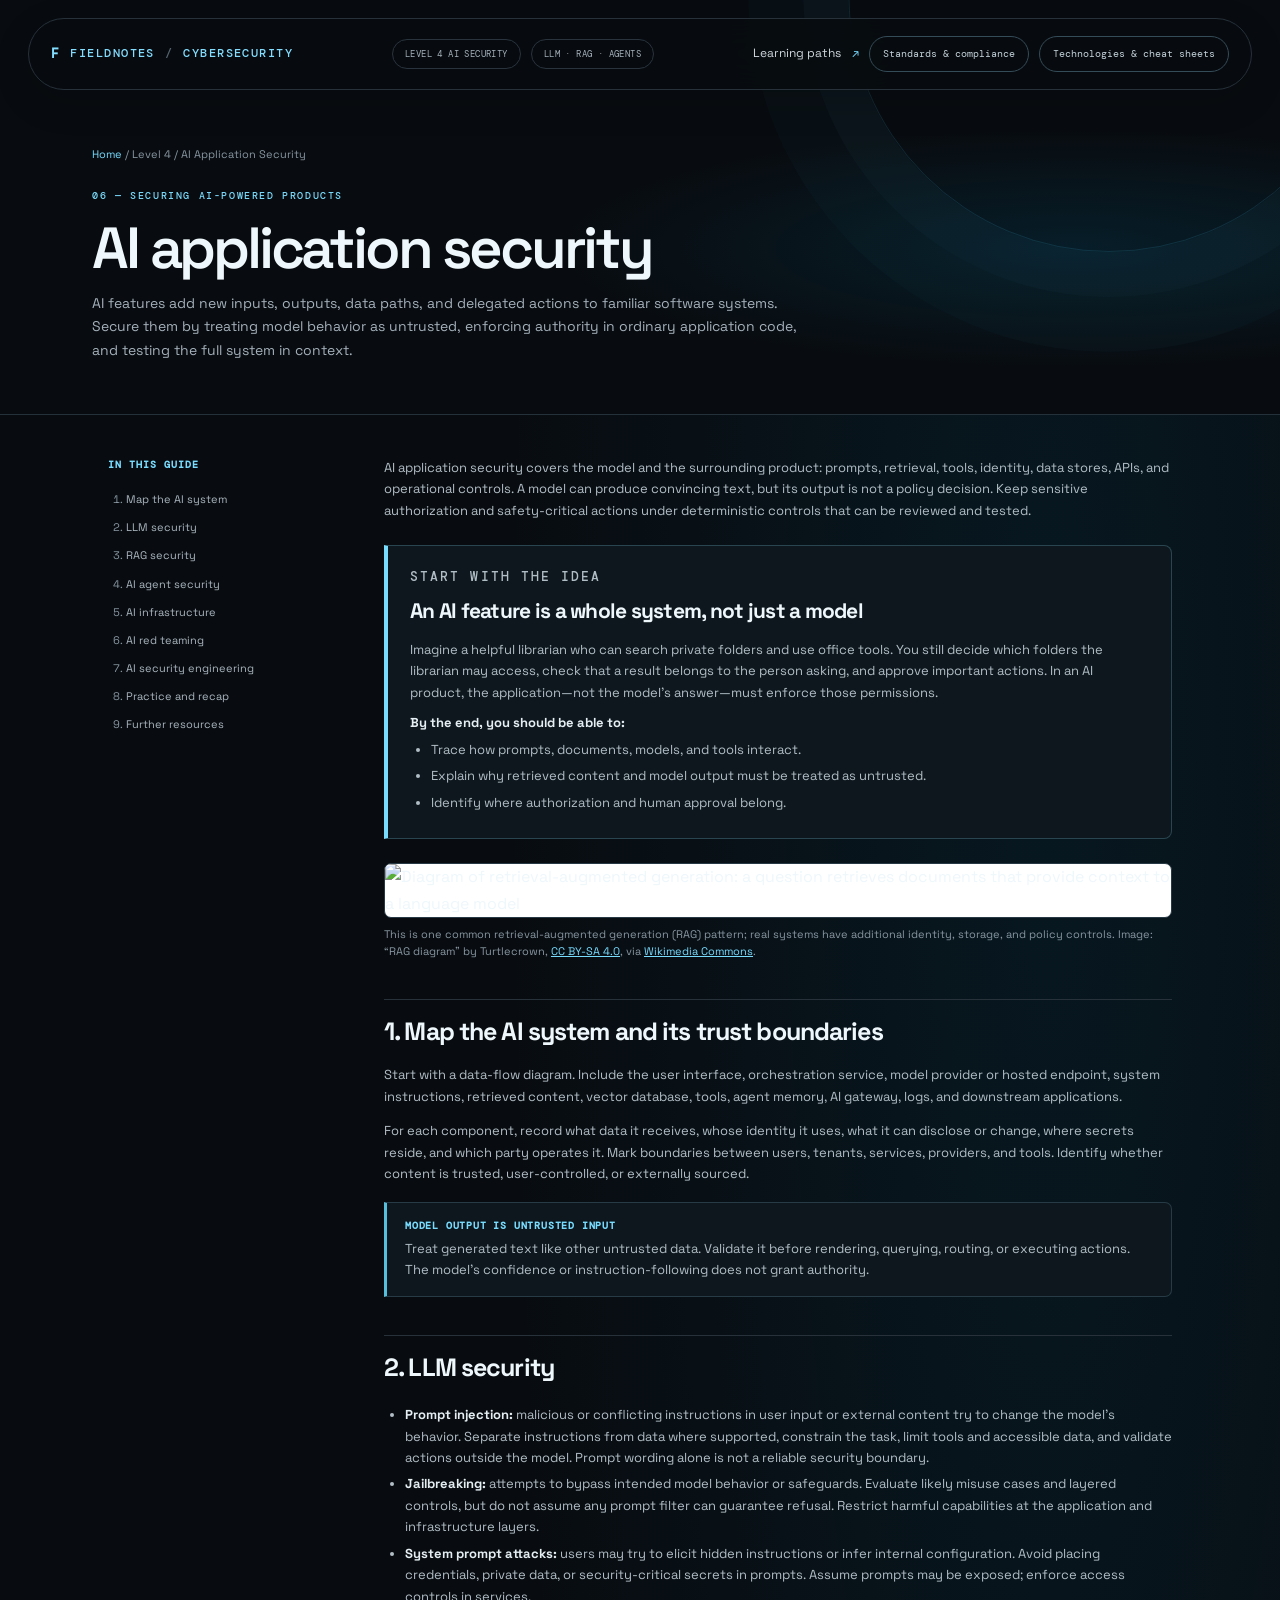
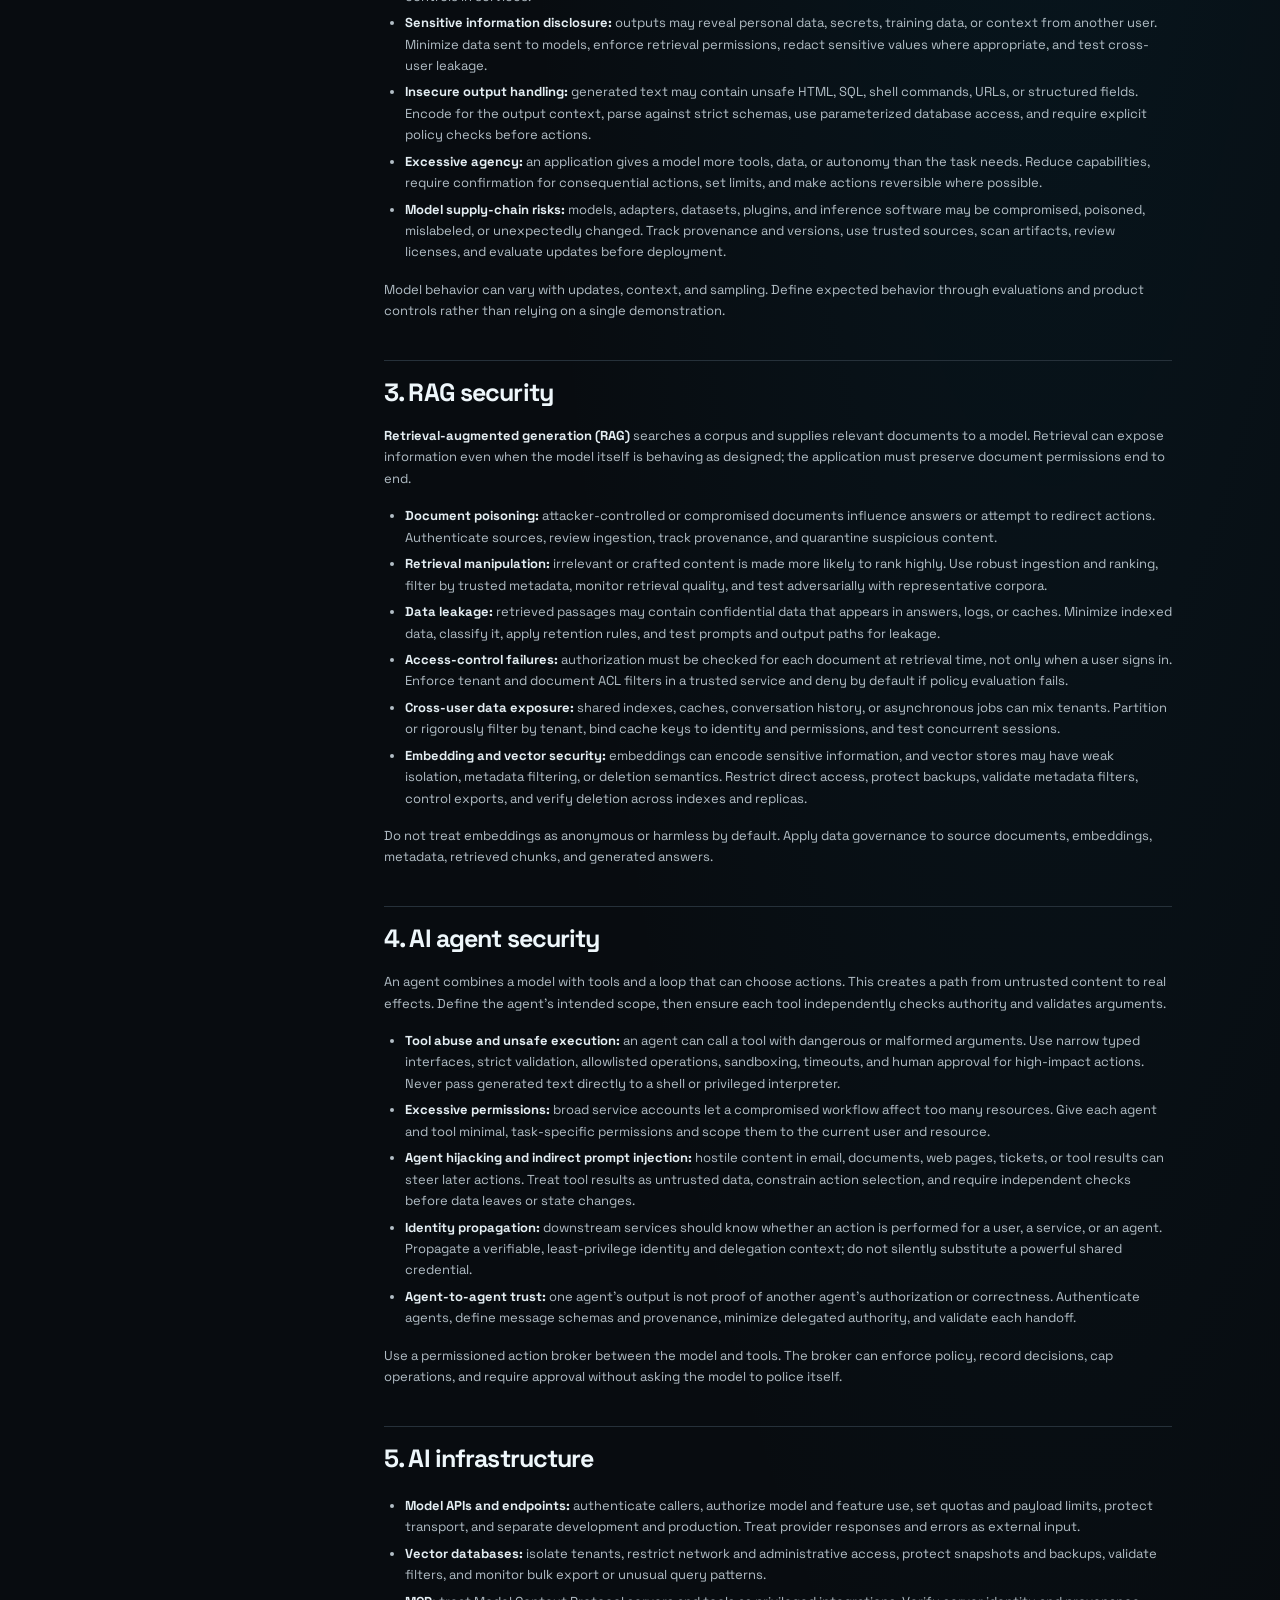
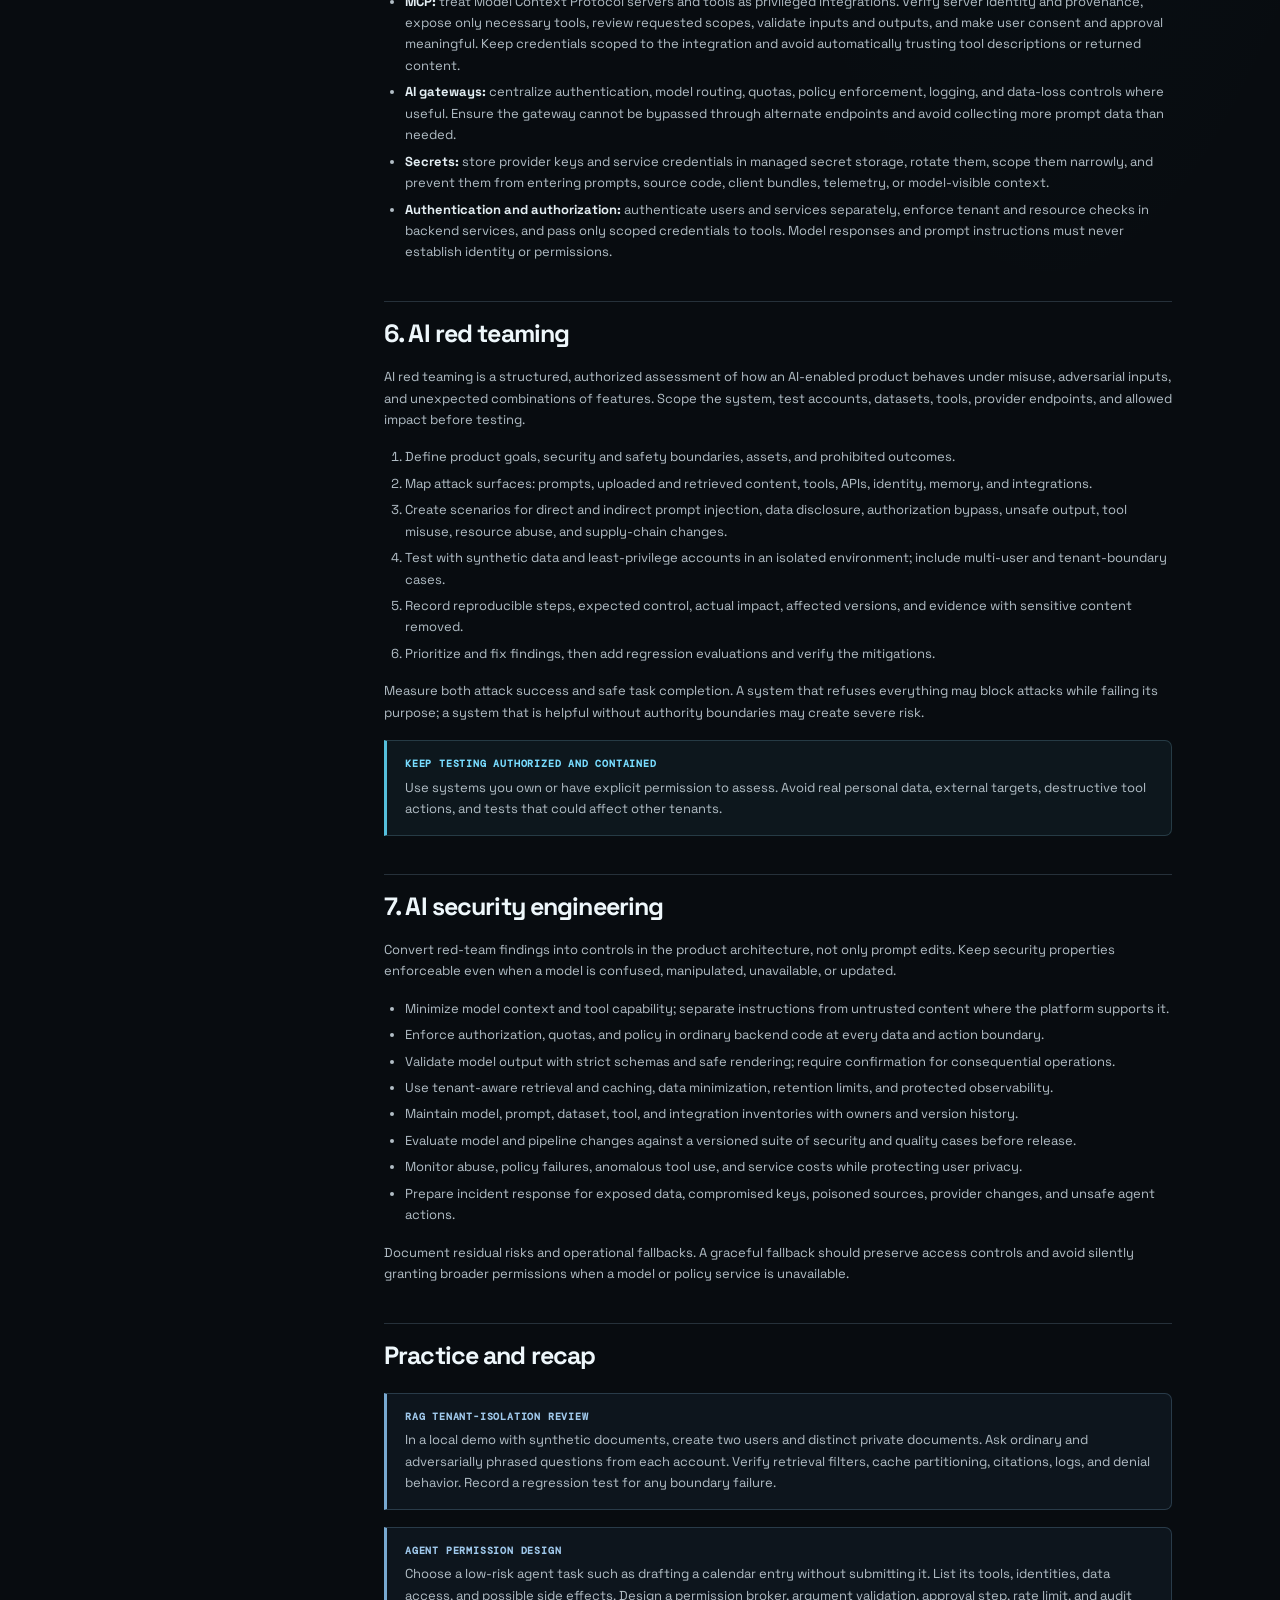
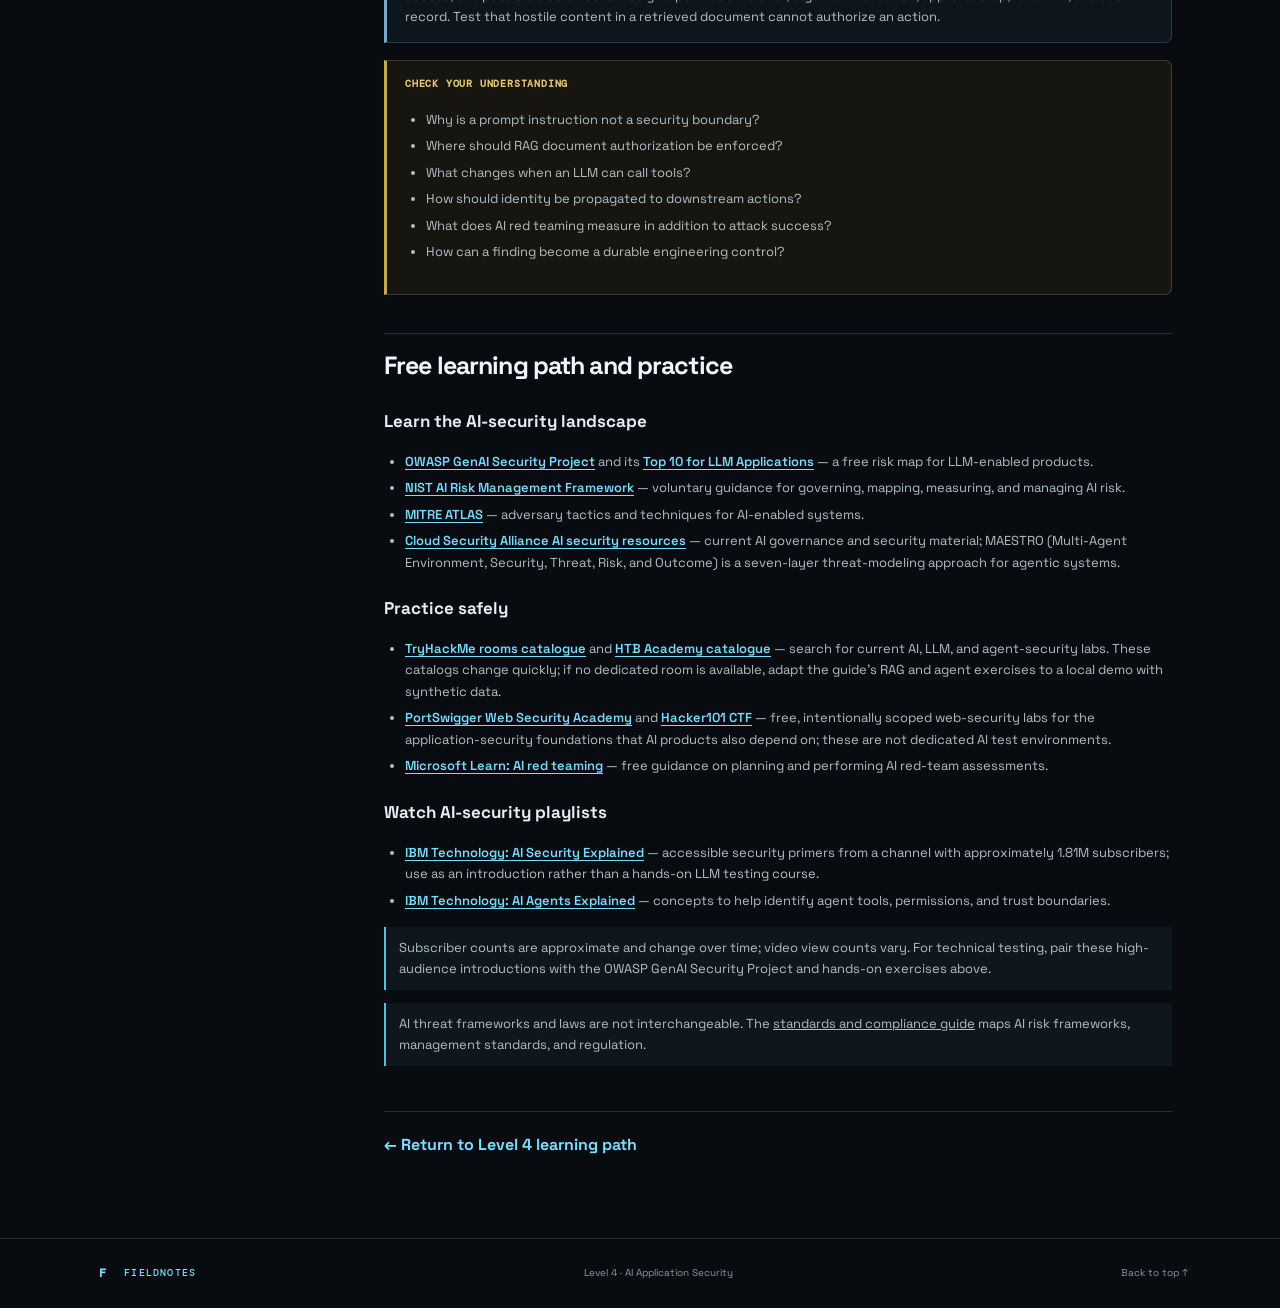
==== commit 5a50b102: "Expand cybersecurity learning resources Co-authored-by: Copilot <223556219+Copilot@users.noreply.git" ====
--- a/ai-application-security.html
+++ b/ai-application-security.html
@@ -5,7 +5,7 @@
   <meta name="viewport" content="width=device-width, initial-scale=1">
   <meta name="description" content="A defensive guide to LLM, RAG, AI agent, and AI infrastructure security, including red teaming and security engineering.">
   <title>AI Application Security — Cybersecurity Foundations</title>
-  <link rel="stylesheet" href="styles-v2.css?v=20261004-4">
+  <link rel="stylesheet" href="styles-v2.css?v=20261004-10">
 </head>
 <body id="top">
   <header class="site-header">
@@ -14,6 +14,7 @@
     <nav class="header-nav" aria-label="Main navigation">
       <a class="header-link" href="index.html#curriculum">Learning paths <span aria-hidden="true">↗</span></a>
       <a class="standards-tab" href="compliance.html" aria-label="Standards and compliance"><span class="standards-full-label">Standards &amp; compliance</span><span class="standards-short-label">Standards</span></a>
+      <a class="technology-tab" href="technologies.html" aria-label="Technologies and cheat sheets"><span class="technology-full-label">Technologies &amp; cheat sheets</span><span class="technology-short-label">Cheat sheets</span></a>
     </nav>
   </header>
   <main>
@@ -140,8 +141,15 @@
           <h3>Practice safely</h3>
           <ul class="resource-list">
             <li><a href="https://tryhackme.com/hacktivities" target="_blank" rel="noopener noreferrer">TryHackMe rooms catalogue</a> and <a href="https://academy.hackthebox.com/catalogue" target="_blank" rel="noopener noreferrer">HTB Academy catalogue</a> — search for current AI, LLM, and agent-security labs. These catalogs change quickly; if no dedicated room is available, adapt the guide's RAG and agent exercises to a local demo with synthetic data.</li>
+            <li><a href="https://portswigger.net/web-security" target="_blank" rel="noopener noreferrer">PortSwigger Web Security Academy</a> and <a href="https://ctf.hacker101.com/" target="_blank" rel="noopener noreferrer">Hacker101 CTF</a> — free, intentionally scoped web-security labs for the application-security foundations that AI products also depend on; these are not dedicated AI test environments.</li>
             <li><a href="https://learn.microsoft.com/en-us/security/ai-red-team/" target="_blank" rel="noopener noreferrer">Microsoft Learn: AI red teaming</a> — free guidance on planning and performing AI red-team assessments.</li>
           </ul>
+          <h3>Watch AI-security playlists</h3>
+          <ul class="resource-list">
+            <li><a href="https://www.youtube.com/playlist?list=PLOspHqNVtKADin6JGozvzSvUQFTQRdum-" target="_blank" rel="noopener noreferrer">IBM Technology: AI Security Explained</a> — accessible security primers from a channel with approximately 1.81M subscribers; use as an introduction rather than a hands-on LLM testing course.</li>
+            <li><a href="https://www.youtube.com/playlist?list=PLOspHqNVtKAB6AzNie7BrFhbg4dv4Gfz8" target="_blank" rel="noopener noreferrer">IBM Technology: AI Agents Explained</a> — concepts to help identify agent tools, permissions, and trust boundaries.</li>
+          </ul>
+          <p class="resource-note">Subscriber counts are approximate and change over time; video view counts vary. For technical testing, pair these high-audience introductions with the OWASP GenAI Security Project and hands-on exercises above.</p>
           <p class="resource-note">AI threat frameworks and laws are not interchangeable. The <a href="compliance.html">standards and compliance guide</a> maps AI risk frameworks, management standards, and regulation.</p>
         </section>
         <div class="next-guide"><a href="index.html#level-4">← Return to Level 4 learning path</a></div>
--- a/styles-v2.css
+++ b/styles-v2.css
@@ -95,7 +95,12 @@
 }
 .career-title span { color: var(--teal); }
 .career-positioning > p:last-child { margin: 0; color: var(--muted); font-size: 12px; }
+.focus-heading { margin: 28px 0 12px; color: #e4eef3; font-family: var(--display); font-size: 21px; }
+.focus-table-wrap { margin: 0 0 24px; }
+.focus-table { min-width: 720px; }
+.focus-table td:nth-child(2) { white-space: nowrap; color: var(--teal); font-weight: 700; }
 .career-grid .path-card { min-height: 260px; }
+.career-grid { grid-template-columns: repeat(2, minmax(0, 1fr)); }
 
 .guide-hero { padding: 55px max(7.2%, calc((100% - 1120px) / 2)) 48px; background: var(--navy); color: white; }
 .breadcrumbs { margin-bottom: 25px; color: #9eacbd; font-size: 11px; }
@@ -176,9 +181,11 @@
   .practice-band { margin: 0 6% 45px; padding: 20px; }
   .site-footer { padding: 16px 6%; flex-wrap: wrap; }
   .guide-hero { padding: 38px 7% 35px; }
-  .guide-layout { padding: 30px 7% 55px; grid-template-columns: 1fr; gap: 25px; }
+  .guide-layout { padding: 30px 7% 55px; grid-template-columns: minmax(0, 1fr); gap: 25px; }
   .guide-toc { position: static; }
-  .guide-toc ol { display: grid; grid-template-columns: 1fr 1fr; column-gap: 16px; }
+  .guide-toc ol { display: grid; grid-template-columns: repeat(2, minmax(0, 1fr)); column-gap: 16px; }
+  .guide-toc li { min-width: 0; overflow-wrap: anywhere; }
+  .guide-toc a { overflow-wrap: anywhere; }
 }
 
 @media (prefers-reduced-motion: reduce) {
@@ -253,8 +260,20 @@
   text-decoration: none;
   white-space: nowrap;
 }
+.technology-tab {
+  padding: 9px 13px;
+  border: 1px solid #344b58;
+  border-radius: 999px;
+  color: #c4d2da;
+  font-family: var(--mono);
+  font-size: 10px;
+  text-decoration: none;
+  white-space: nowrap;
+}
 .standards-short-label { display: none; }
-.standards-tab:hover, .standards-tab[aria-current="page"] {
+.technology-short-label { display: none; }
+.standards-tab:hover, .standards-tab[aria-current="page"],
+.technology-tab:hover, .technology-tab[aria-current="page"] {
   border-color: rgba(120, 220, 255, .62);
   color: var(--teal);
   background: rgba(75, 194, 239, .1);
@@ -389,9 +408,11 @@
   .header-context { display: none; }
   .header-nav { gap: 0; }
   .header-link { display: none; }
-  .standards-tab { padding: 8px 10px; font-size: 9px; }
+  .standards-tab, .technology-tab { padding: 8px 9px; font-size: 9px; }
   .standards-full-label { display: none; }
   .standards-short-label { display: inline; }
+  .technology-full-label { display: none; }
+  .technology-short-label { display: inline; }
   .site-header .brand-divider, .site-header .brand-name { display: none; }
   .hero { margin-top: -70px; padding: 125px 7% 48px; }
   .hero::after { top: 20%; right: -40%; width: 90vw; height: 90vw; }
@@ -407,9 +428,17 @@
   .header-context { display: none; }
   .header-nav { gap: 4px; }
   .header-link { font-size: 10px; }
-  .standards-tab { padding: 8px 10px; font-size: 9px; }
+  .standards-tab, .technology-tab { padding: 8px 10px; font-size: 9px; }
   .standards-full-label { display: none; }
   .standards-short-label { display: inline; }
+  .technology-full-label { display: none; }
+  .technology-short-label { display: inline; }
+}
+
+@media (min-width: 901px) and (max-width: 1100px) {
+  .header-context { display: none; }
+  .header-nav { gap: 6px; }
+  .header-link { font-size: 10px; }
 }
 
 @media (prefers-reduced-motion: reduce) {
